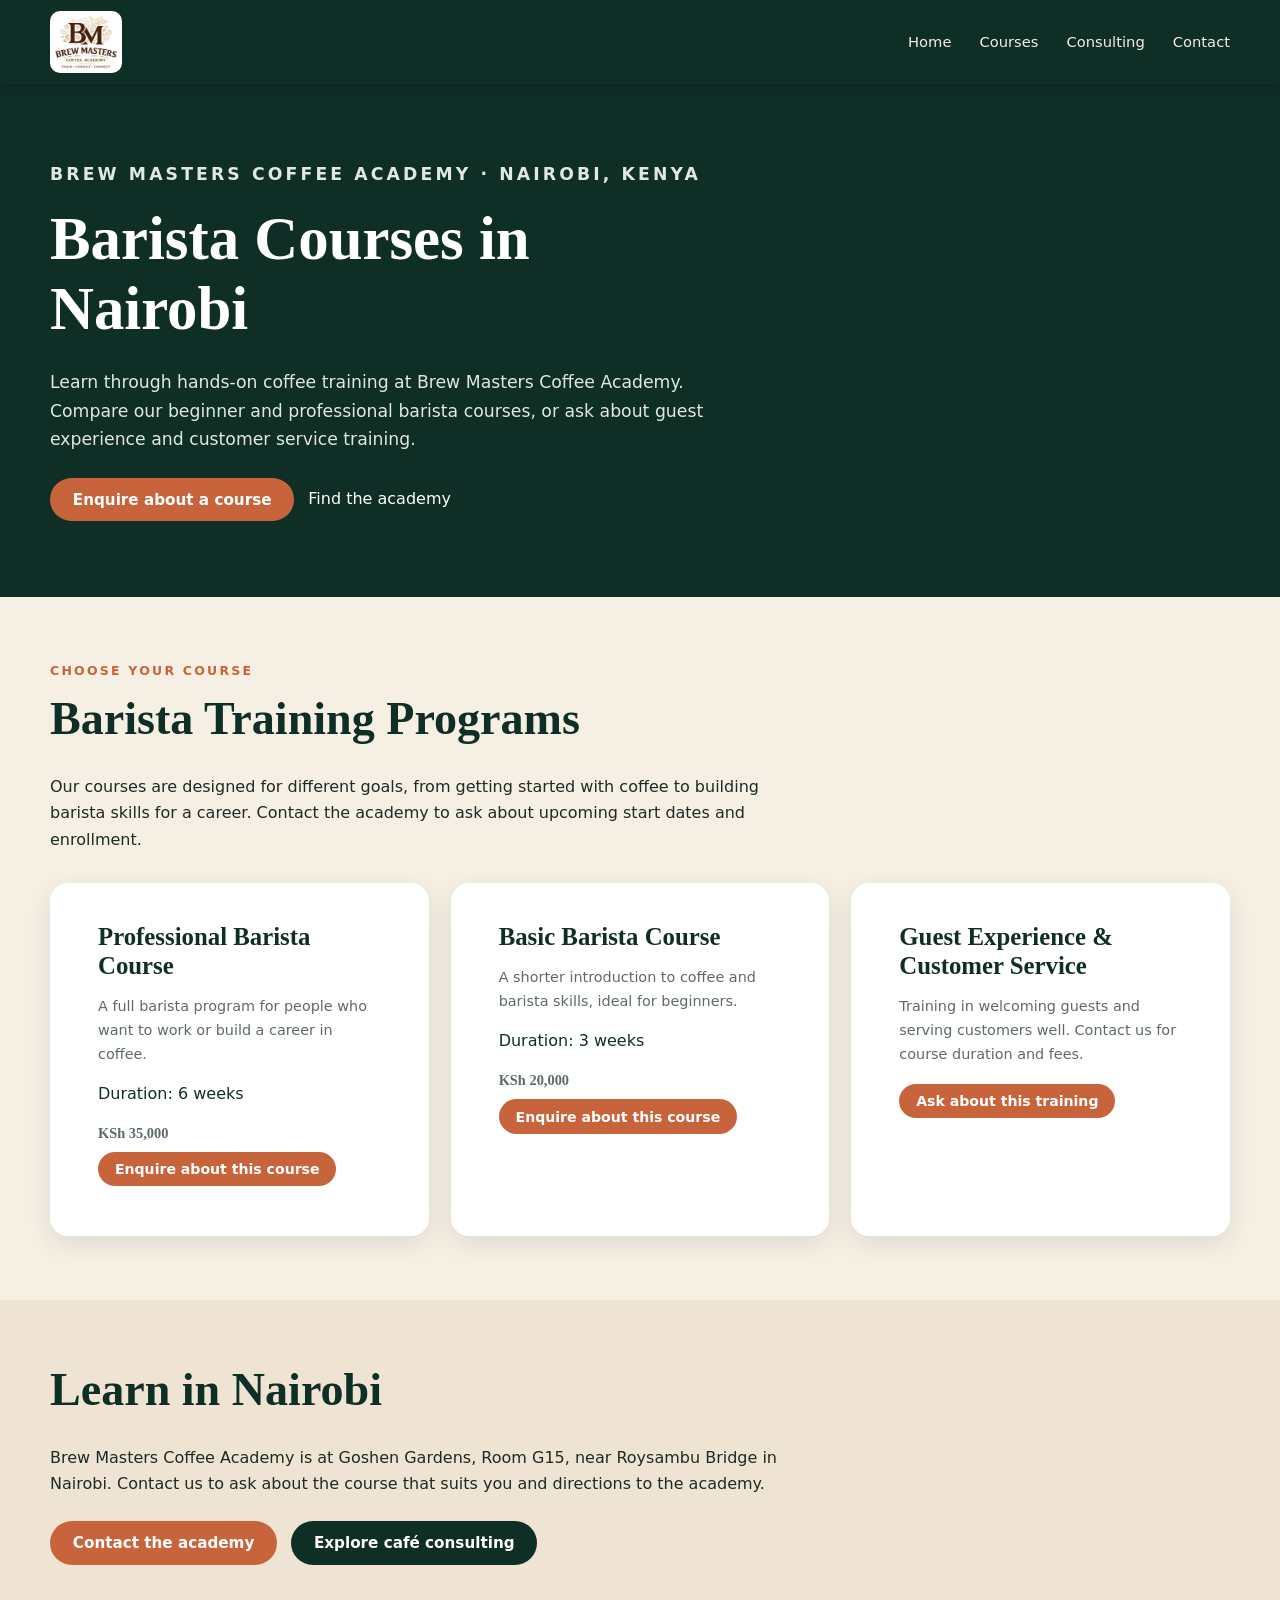
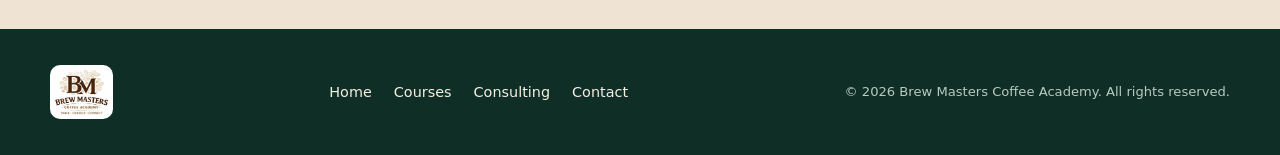
==== barista-courses/index.html @ 31595e76 "Add dedicated course and consulting pages Co-authored-by: Copilot <223556219+Copilot@users.noreply.g" ====
<!DOCTYPE html>
<html lang="en-KE">
<head>
<meta charset="utf-8">
<meta http-equiv="Content-Security-Policy" content="default-src 'self'; script-src 'self'; style-src 'self' https://fonts.googleapis.com; style-src-attr 'unsafe-inline'; font-src https://fonts.gstatic.com; img-src 'self' data:; connect-src 'self' https://api.web3forms.com; form-action 'self'; base-uri 'self'; object-src 'none'">
<meta name="referrer" content="strict-origin-when-cross-origin">
<meta name="viewport" content="width=device-width, initial-scale=1, viewport-fit=cover">
<title>Barista Courses in Nairobi | Brew Masters Coffee Academy</title>
<link rel="canonical" href="https://www.brewmastersacademy.co.ke/barista-courses/">
<meta name="description" content="Compare beginner and professional barista courses in Nairobi at Brew Masters Coffee Academy. See course durations and fees, and enquire about enrollment.">
<meta name="theme-color" content="#0f2e26">
<meta property="og:locale" content="en_KE">
<meta property="og:site_name" content="Brew Masters Coffee Academy">
<meta property="og:title" content="Barista Courses in Nairobi | Brew Masters Coffee Academy">
<meta property="og:description" content="Compare beginner and professional barista courses in Nairobi. See course durations and fees, and enquire about enrollment.">
<meta property="og:type" content="website">
<meta property="og:url" content="https://www.brewmastersacademy.co.ke/barista-courses/">
<meta property="og:image" content="https://www.brewmastersacademy.co.ke/images/client-gallery/large/green-apron-gooseneck-pour.webp">
<meta property="og:image:alt" content="A student in a green Brew Masters apron practicing pour-over coffee">
<meta name="twitter:card" content="summary_large_image">
<meta name="twitter:title" content="Barista Courses in Nairobi | Brew Masters Coffee Academy">
<meta name="twitter:description" content="Compare beginner and professional barista courses in Nairobi. See course durations and fees, and enquire about enrollment.">
<meta name="twitter:image" content="https://www.brewmastersacademy.co.ke/images/client-gallery/large/green-apron-gooseneck-pour.webp">
<link rel="icon" href="../images/favicon.png">
<link rel="preconnect" href="https://fonts.googleapis.com">
<link rel="preconnect" href="https://fonts.gstatic.com" crossorigin>
<link href="https://fonts.googleapis.com/css2?family=Playfair+Display:wght@600;700&family=Poppins:wght@400;500;600&display=swap" rel="stylesheet">
<link rel="stylesheet" href="../css/style.css">
<script type="application/ld+json">
{
  "@context": "https://schema.org",
  "@graph": [
    {
      "@type": "Course",
      "@id": "https://www.brewmastersacademy.co.ke/barista-courses/#professional-barista-course",
      "name": "Professional Barista Course",
      "description": "A full barista program for people who want to work or build a career in coffee.",
      "provider": {
        "@type": "EducationalOrganization",
        "@id": "https://www.brewmastersacademy.co.ke/#brew-masters-coffee-academy",
        "name": "Brew Masters Coffee Academy",
        "url": "https://www.brewmastersacademy.co.ke/"
      },
      "timeRequired": "P6W",
      "offers": {
        "@type": "Offer",
        "price": "35000",
        "priceCurrency": "KES",
        "url": "https://www.brewmastersacademy.co.ke/barista-courses/#professional-barista-course"
      }
    },
    {
      "@type": "Course",
      "@id": "https://www.brewmastersacademy.co.ke/barista-courses/#basic-barista-course",
      "name": "Basic Barista Course",
      "description": "A shorter introduction to coffee and barista skills, ideal for beginners.",
      "provider": {
        "@id": "https://www.brewmastersacademy.co.ke/#brew-masters-coffee-academy"
      },
      "timeRequired": "P3W",
      "offers": {
        "@type": "Offer",
        "price": "20000",
        "priceCurrency": "KES",
        "url": "https://www.brewmastersacademy.co.ke/barista-courses/#basic-barista-course"
      }
    },
    {
      "@type": "Course",
      "@id": "https://www.brewmastersacademy.co.ke/barista-courses/#guest-experience-course",
      "name": "Guest Experience & Customer Service",
      "description": "Training in welcoming guests and serving customers well. Contact Brew Masters for duration and fees.",
      "provider": {
        "@id": "https://www.brewmastersacademy.co.ke/#brew-masters-coffee-academy"
      },
      "url": "https://www.brewmastersacademy.co.ke/barista-courses/#guest-experience-course"
    }
  ]
}
</script>
</head>
<body class="detail-page">
<a class="skip" href="#main">Skip to content</a>
<header class="site">
  <div class="wrap bar">
    <a class="brand" href="/" aria-label="Brew Masters Coffee Academy home"><img src="../images/logo.jpg" alt="Brew Masters Coffee Academy" width="640" height="537"></a>
    <nav class="nav detail-nav" aria-label="Main">
      <ul>
        <li><a class="l" href="/">Home</a></li>
        <li><a class="l" href="/barista-courses/" aria-current="page">Courses</a></li>
        <li><a class="l" href="/cafe-consulting/">Consulting</a></li>
        <li><a class="l" href="/#contact">Contact</a></li>
      </ul>
    </nav>
  </div>
</header>
<main id="main">
  <section class="detail-hero">
    <div class="wrap">
      <p class="eyebrow">Brew Masters Coffee Academy · Nairobi, Kenya</p>
      <h1>Barista Courses in Nairobi</h1>
      <p>Learn through hands-on coffee training at Brew Masters Coffee Academy. Compare our beginner and professional barista courses, or ask about guest experience and customer service training.</p>
      <div class="detail-actions">
        <a class="btn" href="/?program=Professional%20Barista%20Course#contact">Enquire about a course</a>
        <a class="btn-ring" href="/#find-us">Find the academy</a>
      </div>
    </div>
  </section>
  <section class="detail-content">
    <div class="wrap">
      <p class="eyebrow">Choose your course</p>
      <h2>Barista Training Programs</h2>
      <p>Our courses are designed for different goals, from getting started with coffee to building barista skills for a career. Contact the academy to ask about upcoming start dates and enrollment.</p>
      <div class="detail-cards">
        <article class="card" id="professional-barista-course">
          <div class="card-body">
            <h2>Professional Barista Course</h2>
            <p>A full barista program for people who want to work or build a career in coffee.</p>
            <ul class="facts"><li>Duration: 6 weeks</li></ul>
            <p class="price">KSh 35,000</p>
            <a class="btn sm" href="/?program=Professional%20Barista%20Course#contact">Enquire about this course</a>
          </div>
        </article>
        <article class="card" id="basic-barista-course">
          <div class="card-body">
            <h2>Basic Barista Course</h2>
            <p>A shorter introduction to coffee and barista skills, ideal for beginners.</p>
            <ul class="facts"><li>Duration: 3 weeks</li></ul>
            <p class="price">KSh 20,000</p>
            <a class="btn sm" href="/?program=Basic%20Barista%20Course#contact">Enquire about this course</a>
          </div>
        </article>
        <article class="card" id="guest-experience-course">
          <div class="card-body">
            <h2>Guest Experience &amp; Customer Service</h2>
            <p>Training in welcoming guests and serving customers well. Contact us for course duration and fees.</p>
            <a class="btn sm" href="/?program=Guest%20Experience%20%26%20Customer%20Service#contact">Ask about this training</a>
          </div>
        </article>
      </div>
    </div>
  </section>
  <section class="detail-content" style="background:var(--cream-2)">
    <div class="wrap">
      <h2>Learn in Nairobi</h2>
      <p>Brew Masters Coffee Academy is at Goshen Gardens, Room G15, near Roysambu Bridge in Nairobi. Contact us to ask about the course that suits you and directions to the academy.</p>
      <div class="detail-actions">
        <a class="btn" href="/#contact">Contact the academy</a>
        <a class="btn dark" href="/cafe-consulting/">Explore café consulting</a>
      </div>
    </div>
  </section>
</main>
<footer class="foot">
  <div class="wrap foot-grid">
    <a class="brand" href="/" aria-label="Brew Masters Coffee Academy home"><img src="../images/logo.jpg" alt="Brew Masters Coffee Academy" width="640" height="537"></a>
    <nav aria-label="Footer"><ul class="detail-footer-links"><li><a href="/">Home</a></li><li><a href="/barista-courses/">Courses</a></li><li><a href="/cafe-consulting/">Consulting</a></li><li><a href="/#contact">Contact</a></li></ul></nav>
    <div class="foot-right"><p>&copy; 2026 Brew Masters Coffee Academy. All rights reserved.</p></div>
  </div>
</footer>
</body>
</html>
---- css/style.css ----
/* Brew Masters Coffee Academy: dark green, terracotta and cream */
:root{
  --green:#0f2e26; --green-2:#17423a; --terra:#c8643c; --terra-d:#a94e2b;
  --cream:#f6efe4; --cream-2:#efe4d3; --ink:#1d2a25; --muted:#5d6b64; --white:#fff;
  --serif:'Playfair Display',Georgia,'Times New Roman',serif;
  --sans:'Poppins',system-ui,-apple-system,'Segoe UI',Roboto,Arial,sans-serif;
  --script:'Caveat','Brush Script MT',cursive;
  --r:18px; --head:84px;
}
*,*::before,*::after{box-sizing:border-box}
html{scroll-behavior:smooth;scroll-padding-top:var(--head)}
body{margin:0;font-family:var(--sans);font-size:16px;line-height:1.65;color:var(--ink);background:var(--cream);-webkit-font-smoothing:antialiased;overflow-x:hidden}
img{max-width:100%;display:block}
a{color:inherit}
ul{list-style:none;margin:0;padding:0}
h1,h2,h3{margin:0;font-family:var(--serif);line-height:1.15}
h2{font-size:clamp(1.9rem,3.6vw,2.9rem);margin-bottom:.6em}
h3{font-size:1.1rem}
p{margin:0 0 1em}
.wrap{width:min(1180px,100% - 40px);margin-inline:auto}
.ic{width:1.15em;height:1.15em;fill:none;stroke:currentColor;stroke-width:1.8;stroke-linecap:round;stroke-linejoin:round;flex:none}
.skip{position:absolute;left:-999px;top:8px;background:var(--white);padding:8px 14px;z-index:100;border-radius:8px}
.skip:focus{left:8px}
:focus-visible{outline:3px solid var(--terra);outline-offset:3px}
.eyebrow{font-size:.78rem;letter-spacing:.18em;text-transform:uppercase;color:var(--terra);font-weight:600;margin-bottom:.9em}

/* buttons */
.btn{display:inline-flex;align-items:center;gap:.6em;background:var(--terra);color:var(--white);text-decoration:none;font:600 .95rem var(--sans);padding:.85em 1.5em;border:0;border-radius:999px;cursor:pointer;transition:background .2s,transform .2s}
.btn:hover{background:var(--terra-d);transform:translateY(-1px)}
.btn.dark{background:var(--green)}
.btn.dark:hover{background:var(--green-2)}
.btn-ring{display:inline-flex;align-items:center;gap:.75em;color:var(--white);text-decoration:none;font-weight:500}
.btn-ring .ring{display:grid;place-items:center;width:44px;height:44px;border:1.5px solid rgba(255,255,255,.6);border-radius:50%;transition:background .2s}
.btn-ring:hover .ring{background:rgba(255,255,255,.15)}

/* header */
.site{position:sticky;top:0;z-index:50;background:var(--green);box-shadow:0 2px 14px rgba(0,0,0,.25)}
.bar{display:flex;align-items:center;justify-content:space-between;min-height:var(--head);gap:20px}
.brand img{height:62px;width:auto;background:var(--white);border-radius:10px;padding:4px}
.nav ul{display:flex;align-items:center;gap:28px}
.nav .l{color:var(--cream);text-decoration:none;font-size:.92rem;padding:6px 0;border-bottom:2px solid transparent}
.nav .l:hover,.nav .l.on{border-color:var(--terra)}
.menu-btn{display:none;background:none;border:1.5px solid rgba(255,255,255,.4);color:var(--white);border-radius:10px;width:46px;height:46px;place-items:center;cursor:pointer}
.menu-btn .ic{width:24px;height:24px}

/* hero */
.hero{position:relative;background:var(--green);color:var(--white);overflow:hidden;min-height:620px;display:flex;align-items:center}
.hero-photo{position:absolute;inset:0 0 0 46%}
.hero-photo img{width:100%;height:100%;object-fit:cover}
.hero-photo::after{content:"";position:absolute;inset:0;background:linear-gradient(90deg,var(--green) 0,rgba(15,46,38,.35) 35%,transparent 70%)}
.script{position:absolute;right:5%;bottom:8%;z-index:2;margin:0;font:600 clamp(2rem,4vw,3.2rem)/1.1 var(--script);color:var(--white);text-align:right;transform:rotate(-6deg);text-shadow:0 2px 14px rgba(0,0,0,.6)}
.hero .wrap{position:relative;z-index:2}
.hero-copy{max-width:560px;padding:80px 0}
.hero h1{font-size:clamp(2.4rem,5.2vw,4.1rem);margin-bottom:.45em}
.lead{font-size:1.1rem;color:#dfe8e2;max-width:46ch}
.actions{display:flex;flex-wrap:wrap;align-items:center;gap:22px;margin-top:1.6em}

/* features */
.features{background:var(--green-2);color:var(--cream)}
.feat-grid{display:grid;grid-template-columns:repeat(4,1fr);gap:28px;padding:34px 0}
.feat{display:flex;gap:14px;align-items:flex-start}
.badge{display:grid;place-items:center;width:48px;height:48px;border-radius:50%;background:var(--terra);color:var(--white);flex:none}
.feat h3{font-family:var(--sans);font-weight:600;font-size:1rem;margin-bottom:.2em}
.feat p{font-size:.88rem;color:#cfdcd5;margin:0;line-height:1.5}

/* programs */
.courses{padding:90px 0;background:var(--cream)}
.courses-grid{display:grid;grid-template-columns:minmax(0,.8fr) minmax(0,2.2fr);gap:48px;align-items:start}
.courses-intro p{color:var(--muted)}
.cards{display:grid;grid-template-columns:repeat(3,1fr);gap:22px}
.cards.two{grid-template-columns:repeat(2,minmax(0,1fr))}
.price{font:700 1.5rem var(--serif);color:var(--green);margin:.3em 0 .8em!important}
.map{margin-top:1.6em;border-radius:var(--r);overflow:hidden;background:var(--cream-2)}
.map iframe{display:block;width:100%;height:260px;border:0}
.map a{display:block;padding:.7em 1em;font-size:.88rem;font-weight:600;color:var(--green)}
.card{background:var(--white);border-radius:var(--r);overflow:hidden;box-shadow:0 8px 26px rgba(15,46,38,.1)}
.card[data-extra]{display:none}
.cards.all .card[data-extra]{display:block}
.card-img{aspect-ratio:4/3;overflow:hidden}
.card-img img{width:100%;height:100%;object-fit:cover}
.ic-badge{position:relative;display:grid;place-items:center;width:46px;height:46px;margin:-23px 0 0 18px;border-radius:50%;background:var(--terra);color:var(--white);border:3px solid var(--white)}
.card-body{padding:12px 20px 22px}
.card-body h3{margin-bottom:.4em}
.card-body p{font-size:.9rem;color:var(--muted)}
.card-body .meta{display:flex;align-items:center;gap:.5em;font-size:.82rem;margin:0}
.meta a{color:var(--terra);font-weight:600}

/* about */
.about{display:grid;grid-template-columns:minmax(0,1fr) minmax(0,1.5fr);background:var(--green);color:var(--cream)}
.about-photo{min-height:520px;position:relative}
.about-photo img{position:absolute;inset:0;width:100%;height:100%;object-fit:cover}
.about-body{padding:80px max(20px,5vw);display:grid;grid-template-columns:1.2fr 1fr;gap:48px;align-items:center}
.about h2{color:var(--white)}
.about p{color:#d5e1da}
.about-list{display:grid;gap:20px}
.about-list li,.srv li{display:flex;gap:14px;align-items:flex-start}
.line-ic{display:grid;place-items:center;width:44px;height:44px;border:1.5px solid var(--terra);color:var(--terra);border-radius:50%;flex:none}
.about-list h3{font-family:var(--sans);font-size:1rem;color:var(--white);margin-bottom:.15em}
.about-list p{margin:0;font-size:.88rem}

/* consulting */
.consult{padding:90px 0;background:var(--cream-2)}
.consult-grid{display:grid;grid-template-columns:minmax(0,1.1fr) minmax(0,1fr);gap:56px;align-items:center}
.lead-dark{color:var(--muted);max-width:52ch}
.srv{display:grid;gap:18px;margin:1.6em 0 2em}
.srv h3{font-family:var(--sans);font-size:1rem;margin-bottom:.15em}
.srv p{margin:0;font-size:.9rem;color:var(--muted)}
.consult-photo{border-radius:var(--r);overflow:hidden;aspect-ratio:4/5;box-shadow:0 14px 40px rgba(15,46,38,.2)}
.consult-photo img{width:100%;height:100%;object-fit:cover}

/* gallery */
.gallery{padding:90px 0;background:var(--cream)}
.gallery-top{display:grid;grid-template-columns:minmax(0,.8fr) minmax(0,2.2fr);gap:48px;align-items:center}
.gallery-top p{color:var(--muted)}
.mosaic{display:grid;grid-template-columns:repeat(4,1fr);grid-template-rows:repeat(2,190px);gap:14px}
.mosaic .g-btn:first-child{grid-column:span 2;grid-row:span 2}
.g-btn{padding:0;border:0;background:var(--cream-2);border-radius:14px;overflow:hidden;cursor:zoom-in;display:block;width:100%;height:100%}
.g-btn img{width:100%;height:100%;object-fit:cover;transition:transform .4s}
.g-btn:hover img{transform:scale(1.05)}
.gallery-all{margin-top:70px}
.gallery-all[hidden]{display:none}
.gallery-all-title{font-size:1.5rem;margin-bottom:1em}
.g-grid{display:grid;grid-template-columns:repeat(auto-fill,minmax(230px,1fr));grid-auto-rows:8px;column-gap:16px;row-gap:0}
.g-item .g-btn{height:100%}
.g-item[hidden]{display:none}
.g-more{text-align:center;margin-top:26px}
.g-status{color:var(--muted);font-size:.9rem}

/* community */
.community{padding:90px 0;background:var(--green);color:var(--cream)}
.community h2{color:var(--white)}
.community p{color:#d5e1da}
.community-grid{display:grid;grid-template-columns:minmax(0,1fr) minmax(0,1.3fr);gap:56px;align-items:center}
.faces{display:grid;grid-template-columns:repeat(3,minmax(0,1fr));gap:16px}
.faces img{width:100%;aspect-ratio:3/4;object-fit:cover;border-radius:var(--r)}
.faces img:nth-child(2){margin-top:30px}

/* cta */
.cta{position:relative;background:var(--terra);color:var(--white);overflow:hidden}
.cta-photo{position:absolute;inset:0 auto 0 0;width:28%}
.cta-photo img{width:100%;height:100%;object-fit:cover}
.cta-in{position:relative;display:flex;align-items:center;justify-content:space-between;gap:30px;padding:56px 0 56px calc(28% + 30px)}
.cta h2{margin-bottom:.2em}
.cta p{margin:0}
.cta .btn{background:var(--green)}
.cta .btn:hover{background:var(--green-2)}

/* contact */
.contact{padding:90px 0;background:var(--cream)}
.contact-grid{display:grid;grid-template-columns:minmax(0,1fr) minmax(0,1.2fr);gap:56px;align-items:start}
.info{margin:1.6em 0 0;display:grid;gap:14px}
.info dt{font-size:.75rem;letter-spacing:.14em;text-transform:uppercase;color:var(--terra);font-weight:600}
.info dd{margin:0}
.info a{color:var(--green);font-weight:600}
.tbc{color:var(--muted);font-style:italic}
form{display:grid;grid-template-columns:1fr 1fr;gap:18px;background:var(--white);padding:30px;border-radius:var(--r);box-shadow:0 10px 34px rgba(15,46,38,.1)}
.f{display:flex;flex-direction:column;gap:6px}
.f.full,#status,.submit{grid-column:1/-1}
label{font-size:.85rem;font-weight:500}
label small{color:var(--muted);font-weight:400}
input,select,textarea{font:inherit;padding:.75em .9em;border:1.5px solid #cdd6d1;border-radius:10px;background:var(--white);color:var(--ink);width:100%}
textarea{min-height:130px;resize:vertical}
input:focus,select:focus,textarea:focus{outline:none;border-color:var(--terra);box-shadow:0 0 0 3px rgba(200,100,60,.25)}
[aria-invalid="true"]{border-color:#b3261e}
.err{color:#b3261e;font-size:.8rem;min-height:1em}
.hp{position:absolute;left:-9999px;height:0;overflow:hidden}
#status{padding:.9em 1.1em;border-radius:10px;font-size:.92rem}
#status[hidden]{display:none}
#status.ok{background:#e3f2e8;color:#15502c}
#status.bad{background:#fbe6e4;color:#8a1c14}
#status.info{background:#fff3df;color:#6b4300}
.btn[disabled]{opacity:.6;cursor:progress}

/* footer */
.foot{background:var(--green);color:var(--cream);padding:36px 0}
.foot-grid{display:flex;align-items:center;justify-content:space-between;gap:28px;flex-wrap:wrap}
.foot .brand img{height:54px}
.foot nav ul{display:flex;gap:22px;flex-wrap:wrap}
.foot nav a{text-decoration:none;font-size:.9rem}
.foot nav a:hover{color:var(--terra)}
.foot-right{display:flex;align-items:center;gap:16px;font-size:.82rem}
.foot-right p{margin:0;color:#b8c9c0}
.social{display:grid;place-items:center;width:42px;height:42px;border-radius:50%;border:1.5px solid rgba(255,255,255,.4)}
.social:hover{background:var(--terra);border-color:var(--terra)}

/* lightbox */
.lb{border:0;padding:0;margin:0;max-width:none;max-height:none;width:100vw;height:100vh;height:100dvh;background:rgba(8,20,16,.94);color:var(--white)}
.lb:not([open]){display:none}
.lb::backdrop{background:rgba(8,20,16,.94)}
.lb-stage{position:absolute;inset:60px 80px 70px;display:grid;place-items:center}
.lb-stage img{max-width:100%;max-height:calc(100vh - 130px);max-height:calc(100dvh - 130px);width:auto;height:auto;object-fit:contain;border-radius:6px;opacity:0;transition:opacity .25s}
.lb-stage img.ready{opacity:1}
.lb-spin{position:absolute;width:38px;height:38px;border:3px solid rgba(255,255,255,.25);border-top-color:var(--terra);border-radius:50%;animation:sp .8s linear infinite}
.lb-spin.off{display:none}
@keyframes sp{to{transform:rotate(360deg)}}
.lb-btn{position:absolute;display:grid;place-items:center;width:48px;height:48px;border-radius:50%;border:1.5px solid rgba(255,255,255,.5);background:rgba(15,46,38,.8);color:var(--white);cursor:pointer;z-index:3}
.lb-btn:hover{background:var(--terra);border-color:var(--terra)}
.lb-btn .ic{width:24px;height:24px}
.lb-close{top:14px;right:14px}
.lb-prev{left:14px;top:50%;transform:translateY(-50%)}
.lb-next{right:14px;top:50%;transform:translateY(-50%)}
.lb-cap{position:absolute;left:0;right:0;bottom:16px;margin:0;text-align:center;font-size:.88rem;padding:0 70px;color:#dfe8e2}
body.lb-open{overflow:hidden}

/* responsive */
@media (max-width:1024px){
  .feat-grid{grid-template-columns:repeat(2,1fr)}
  .courses-grid,.gallery-top{grid-template-columns:1fr;gap:34px}
  .about{grid-template-columns:1fr}
  .about-photo{min-height:420px}
  .about-body{grid-template-columns:1fr}
  .consult-grid,.community-grid,.contact-grid{grid-template-columns:1fr;gap:40px}
  .consult-photo{aspect-ratio:4/3}
}
@media (max-width:860px){
  :root{--head:72px}
  .brand img{height:52px}
  .menu-btn{display:grid}
  .nav{position:absolute;left:0;right:0;top:100%;background:var(--green);border-top:1px solid rgba(255,255,255,.12);display:none}
  .nav.open{display:block}
  .nav ul{flex-direction:column;align-items:stretch;gap:0;padding:10px 20px 20px}
  .nav .l{display:block;padding:14px 0;border-bottom:1px solid rgba(255,255,255,.1)}
  .nav .btn{margin-top:14px;justify-content:center;width:100%}
  .hero{min-height:0;display:block}
  .hero-photo{position:relative;inset:auto;height:380px}
  .hero-photo::after{background:linear-gradient(0deg,var(--green) 0,transparent 45%)}
  .script{top:300px;bottom:auto;right:6%;font-size:2rem}
  .hero-copy{padding:20px 0 56px}
  .cards{grid-template-columns:repeat(2,1fr)}
  .cta{display:flex;flex-direction:column}
  .cta-photo{position:relative;width:100%;height:200px}
  .cta-in{padding:40px 0;flex-direction:column;align-items:flex-start}
}
@media (max-width:600px){
  .feat-grid,.cards,.cards.two{grid-template-columns:1fr}
  .mosaic{grid-template-columns:repeat(2,1fr);grid-template-rows:none;grid-auto-rows:160px}
  .mosaic .g-btn:first-child{grid-column:span 2;grid-row:span 1}
  form{grid-template-columns:1fr;padding:22px}
  .faces{gap:10px}
  .lb-stage{inset:64px 12px 80px}
  .lb-prev,.lb-next{top:auto;bottom:14px;transform:none}
  .lb-prev{left:14px}.lb-next{right:14px}
  .foot-grid{flex-direction:column;align-items:flex-start}
  .courses,.consult,.gallery,.community,.contact{padding:64px 0}
}
@media (prefers-reduced-motion:reduce){
  html{scroll-behavior:auto}
  *{transition:none!important;animation:none!important}
}

/* programs: two cards with real details */
.cards{grid-template-columns:repeat(2,minmax(0,1fr))}
.card-img{aspect-ratio:4/5}
.facts{display:flex;flex-wrap:wrap;align-items:center;gap:8px 18px;margin:.6em 0 1.1em;font-size:1rem;color:var(--green)}
.facts li{display:flex;align-items:center;gap:.4em}
.facts strong{font-family:var(--serif);font-size:1.35rem;color:var(--terra)}
.btn.sm{padding:.65em 1.2em;font-size:.88rem}
.text-link{display:inline-block;color:var(--green);font-weight:600;text-decoration:underline;text-underline-offset:3px;margin:0 0 .7em}
.text-link:hover{color:var(--terra-d)}
.card-body .text-link{display:block}
.detail-hero{padding:76px 0;background:var(--green);color:var(--white)}
.detail-hero h1{font-size:clamp(2.2rem,5vw,3.8rem);max-width:18ch;margin-bottom:.4em}
.detail-hero p{max-width:64ch;color:#dfe8e2;font-size:1.08rem}
.detail-content{padding:64px 0}
.detail-content h2{color:var(--green)}
.detail-content p{max-width:72ch}
.detail-cards{display:grid;grid-template-columns:repeat(3,minmax(0,1fr));gap:22px;margin-top:30px}
.detail-cards .card{padding:28px}
.detail-cards .card h2{font-size:1.55rem}
.detail-cards .price{margin:.5em 0!important}
.detail-page .detail-nav{display:block}
.detail-page .detail-nav ul{flex-wrap:wrap}
.detail-page .detail-nav .l{white-space:nowrap}
.detail-actions{display:flex;flex-wrap:wrap;gap:14px;margin-top:1.5em}
.detail-note{padding:20px 24px;border-left:4px solid var(--terra);background:var(--cream-2);border-radius:0 12px 12px 0}
.detail-note p:last-child{margin-bottom:0}
.detail-list{display:grid;gap:20px;margin:28px 0}
.detail-list li{padding:20px 24px;background:var(--white);border-radius:14px;box-shadow:0 5px 18px rgba(15,46,38,.07)}
.detail-list h3{margin-bottom:.35em;color:var(--green)}
.detail-list p{margin:0;color:var(--muted)}
.detail-footer-links{display:flex;flex-wrap:wrap;gap:18px}
.detail-footer-links a{color:var(--cream)}
@media (max-width:1024px){.detail-cards{grid-template-columns:1fr}}
@media (max-width:860px){.detail-page .bar{align-items:flex-start;padding:10px 0}.detail-page .detail-nav{position:static;background:none;border:0}.detail-page .detail-nav ul{justify-content:flex-end;gap:4px 14px;padding:0}.detail-page .detail-nav .l{display:inline-block;padding:8px 0;border:0;font-size:.82rem}}
@media (max-width:600px){.detail-hero{padding:52px 0}.detail-content{padding:48px 0}.detail-page .bar{align-items:center;gap:12px}.detail-page .detail-nav ul{gap:0 10px}.detail-page .detail-nav .l{font-size:.76rem}}
/* map */
.map-wrap{margin-top:70px}
.map-wrap h3{font-size:1.6rem;margin-bottom:.3em}
.map-addr{color:var(--muted);margin-bottom:1em}
.map{border-radius:var(--r);overflow:hidden;box-shadow:0 10px 34px rgba(15,46,38,.15);aspect-ratio:16/7;background:var(--cream-2)}
.map iframe{width:100%;height:100%;border:0;display:block}
.map-links{display:flex;flex-wrap:wrap;gap:20px;margin-top:.9em;font-size:.9rem}
.map-links a{color:var(--terra);font-weight:600}
.info a{overflow-wrap:anywhere}
@media (max-width:600px){.cards{grid-template-columns:1fr}.map{aspect-ratio:4/5}}
.faces img{height:auto}
.faces{align-items:start}
.cards{grid-template-columns:repeat(3,minmax(0,1fr))}
.card-body .btn{margin-top:.2em}
.loc-actions{display:flex;flex-wrap:wrap;gap:14px;margin-top:1em}
.loc-btn{margin-top:1.4em}
.map-wrap{padding-bottom:10px}
@media (max-width:1180px){.cards{grid-template-columns:repeat(2,minmax(0,1fr))}}
@media (max-width:600px){.cards{grid-template-columns:1fr}}

/* gallery: even, aligned tiles (faces sit in the top third, so crop from the top) */
[hidden]{display:none!important}
.g-grid{grid-auto-rows:auto;gap:16px}
.g-item{grid-row-end:auto!important}
.g-item .g-btn{height:auto;aspect-ratio:4/5}
.g-item .g-btn img{width:100%;height:100%;object-fit:cover;object-position:50% 22%}
@media (max-width:600px){.g-grid{grid-template-columns:repeat(2,minmax(0,1fr));gap:10px}}
@media (max-width:860px){.faces img:nth-child(2){margin-top:0}}
/* social links */
.social-lead{margin:1.2em 0 .8em}
.social-row{display:flex;flex-wrap:wrap;gap:10px}
.social-row a{display:inline-flex;align-items:center;gap:.5em;padding:.6em 1.1em;border-radius:999px;border:1.5px solid rgba(255,255,255,.45);color:var(--white);text-decoration:none;font-weight:500;font-size:.9rem}
.social-row a:hover{background:var(--terra);border-color:var(--terra)}
.social-row.small{margin-top:.5em}
.info .social-row a{border-color:var(--green);color:var(--green);text-decoration:none;padding:.4em .9em;font-size:.82rem}
.info .social-row a:hover{color:var(--white);background:var(--terra);border-color:var(--terra)}
.foot-social{display:flex;gap:10px}
.foot-social a{display:grid;place-items:center;width:42px;height:42px;border-radius:50%;border:1.5px solid rgba(255,255,255,.4);color:var(--white)}
.foot-social a:hover{background:var(--terra);border-color:var(--terra)}
.foot-social span{position:absolute;width:1px;height:1px;overflow:hidden;clip:rect(0 0 0 0)}
.foot-grid>*{min-width:0;max-width:100%}
.foot-right{flex-wrap:wrap}
.foot-social{flex-wrap:wrap}
@media (max-width:400px){.foot nav ul{gap:10px 16px}.foot-social a{width:38px;height:38px}}

/* community photos: three equal, aligned tiles */
.faces{align-items:stretch;gap:16px}
.faces img{height:auto;aspect-ratio:3/4;margin-top:0!important;object-fit:cover;box-shadow:0 12px 30px rgba(0,0,0,.28)}
@media (max-width:600px){.faces{gap:8px}.faces img{border-radius:12px}}
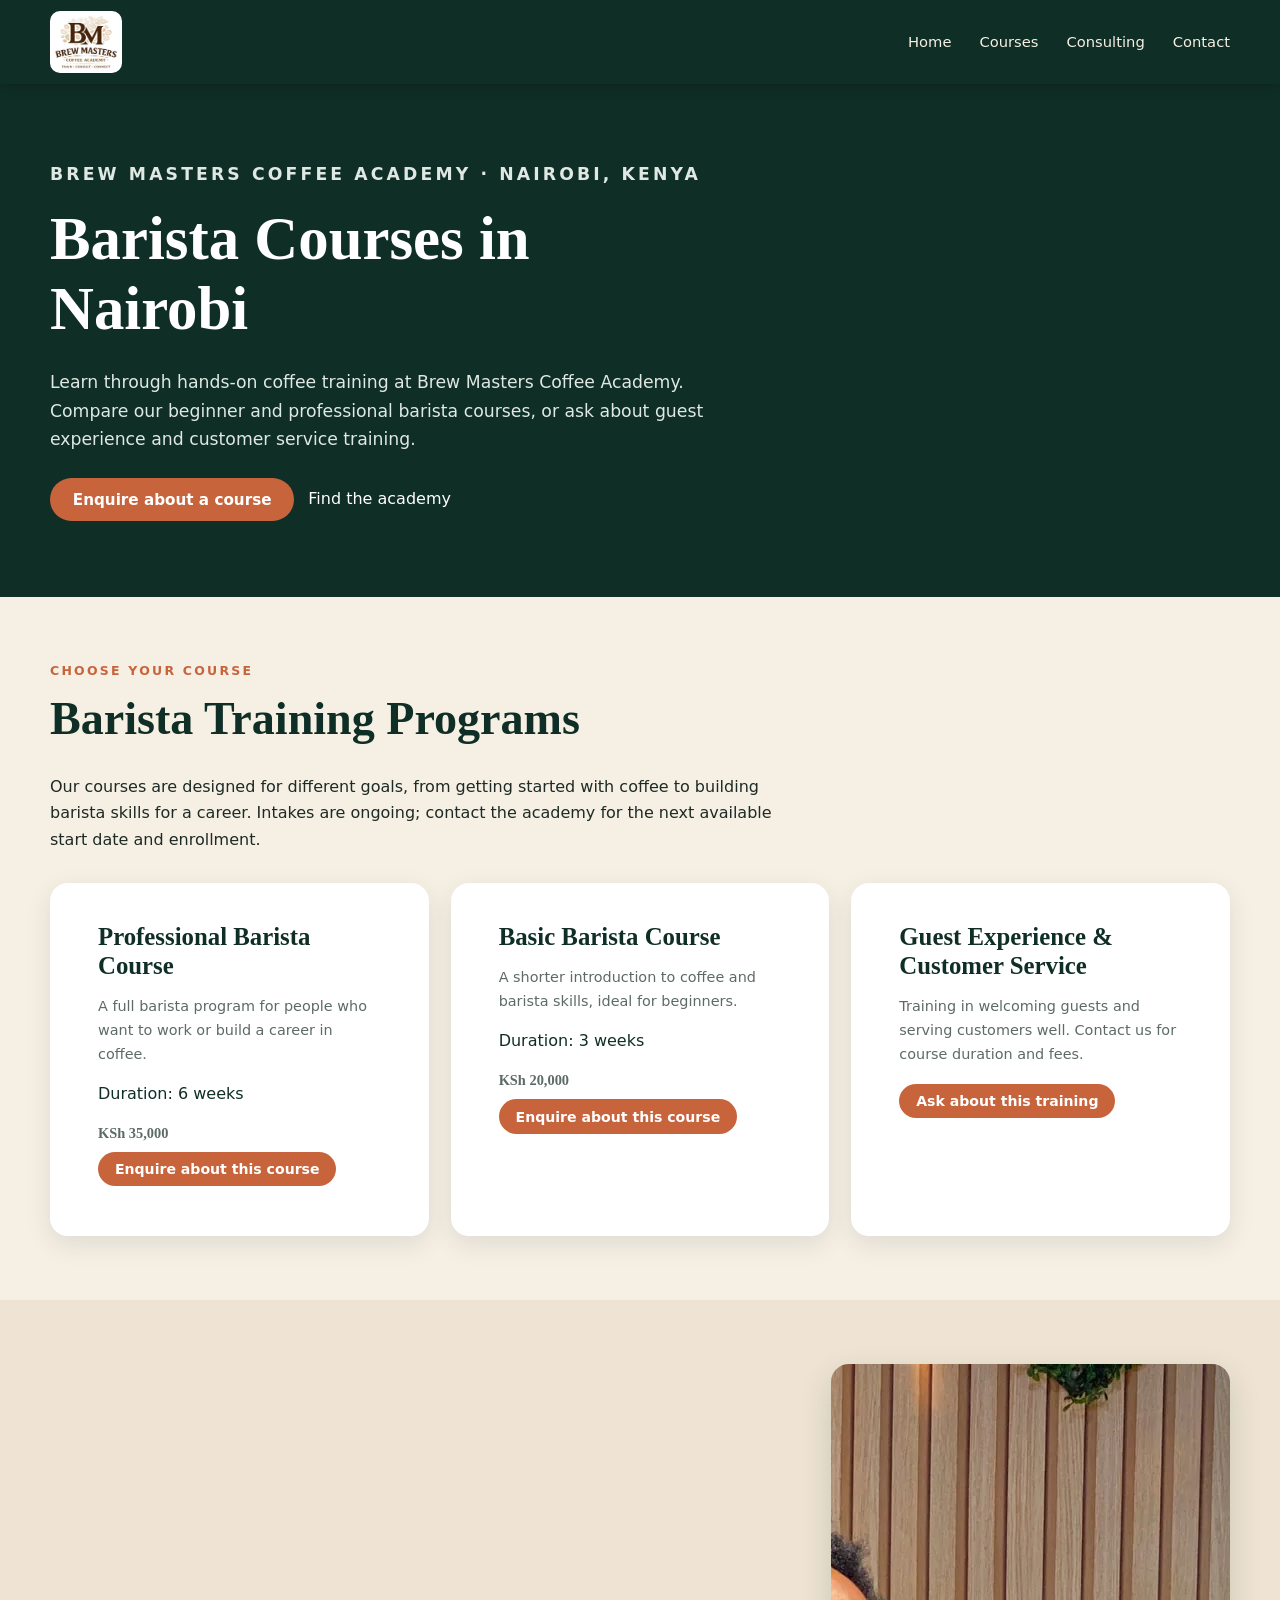
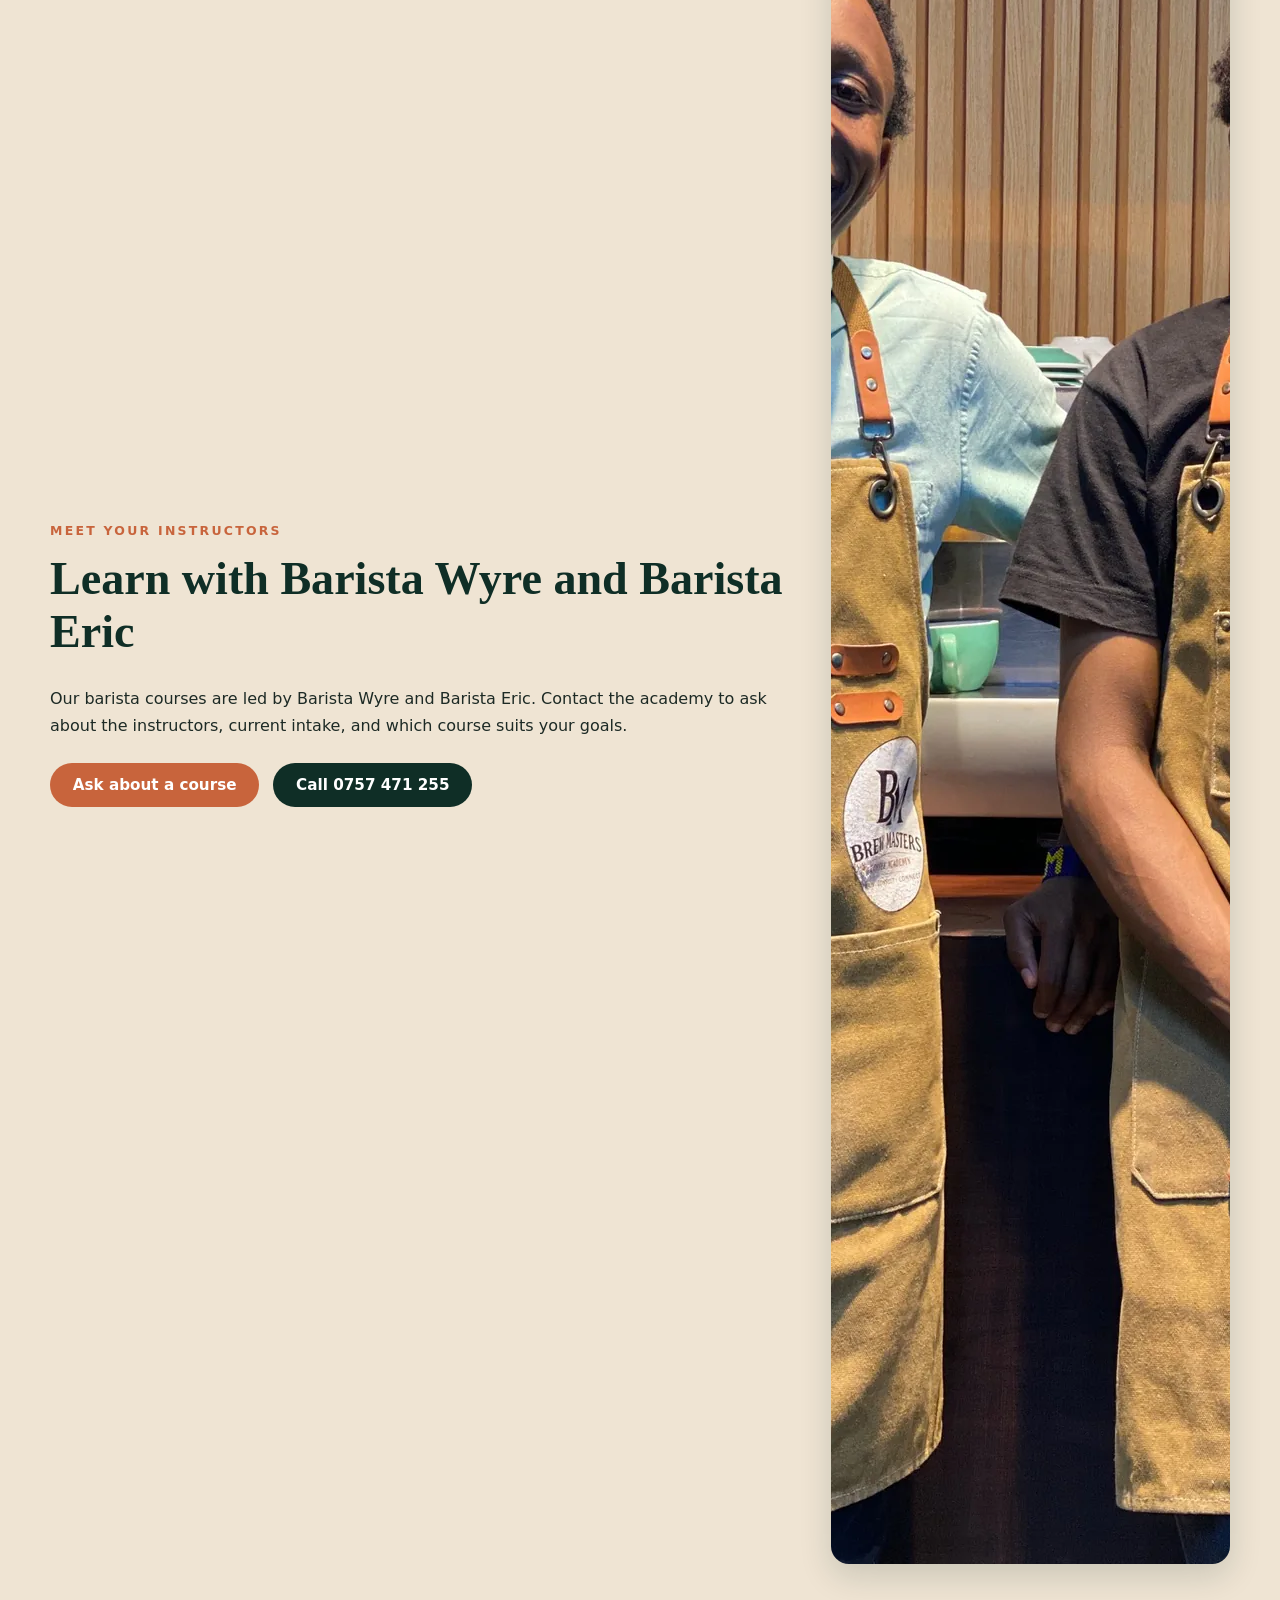
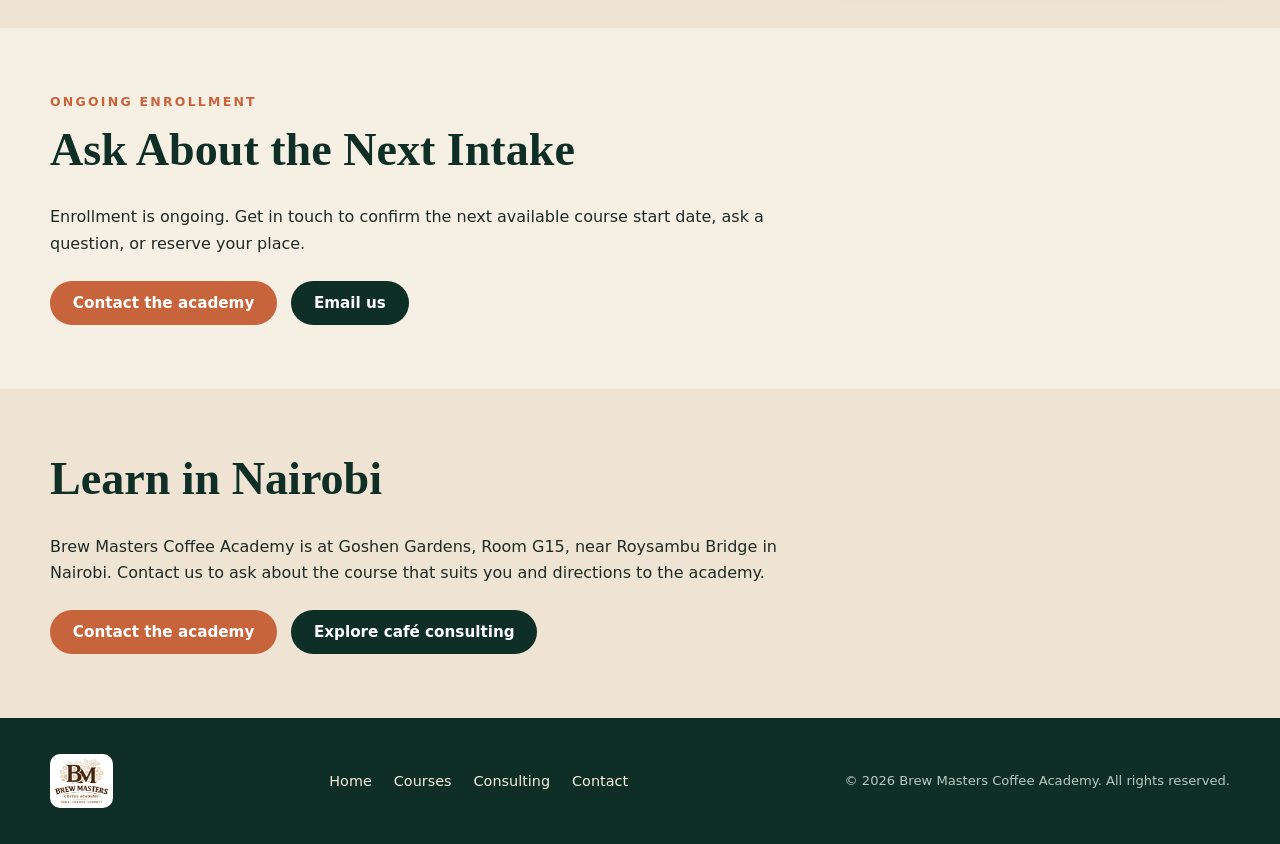
==== commit 036ba06f: "Add instructor and intake details Co-authored-by: Copilot <223556219+Copilot@users.noreply.github.co" ====
--- a/barista-courses/index.html
+++ b/barista-courses/index.html
@@ -110,7 +110,7 @@
     <div class="wrap">
       <p class="eyebrow">Choose your course</p>
       <h2>Barista Training Programs</h2>
-      <p>Our courses are designed for different goals, from getting started with coffee to building barista skills for a career. Contact the academy to ask about upcoming start dates and enrollment.</p>
+      <p>Our courses are designed for different goals, from getting started with coffee to building barista skills for a career. Intakes are ongoing; contact the academy for the next available start date and enrollment.</p>
       <div class="detail-cards">
         <article class="card" id="professional-barista-course">
           <div class="card-body">
@@ -141,6 +141,31 @@
     </div>
   </section>
   <section class="detail-content" style="background:var(--cream-2)">
+    <div class="wrap detail-team">
+      <div>
+        <p class="eyebrow">Meet your instructors</p>
+        <h2>Learn with Barista Wyre and Barista Eric</h2>
+        <p>Our barista courses are led by Barista Wyre and Barista Eric. Contact the academy to ask about the instructors, current intake, and which course suits your goals.</p>
+        <div class="detail-actions">
+          <a class="btn" href="/?program=Professional%20Barista%20Course#contact">Ask about a course</a>
+          <a class="btn dark" href="tel:+254757471255">Call 0757 471 255</a>
+        </div>
+      </div>
+      <img src="../images/client-gallery/large/baristas-wyre-and-erick.webp" width="1350" height="1800" alt="Barista Wyre and Barista Eric at Brew Masters Coffee Academy" loading="lazy">
+    </div>
+  </section>
+  <section class="detail-content">
+    <div class="wrap">
+      <p class="eyebrow">Ongoing enrollment</p>
+      <h2>Ask About the Next Intake</h2>
+      <p>Enrollment is ongoing. Get in touch to confirm the next available course start date, ask a question, or reserve your place.</p>
+      <div class="detail-actions">
+        <a class="btn" href="/#contact">Contact the academy</a>
+        <a class="btn dark" href="mailto:brewmasterscoffeeacademy@gmail.com">Email us</a>
+      </div>
+    </div>
+  </section>
+  <section class="detail-content" style="background:var(--cream-2)">
     <div class="wrap">
       <h2>Learn in Nairobi</h2>
       <p>Brew Masters Coffee Academy is at Goshen Gardens, Room G15, near Roysambu Bridge in Nairobi. Contact us to ask about the course that suits you and directions to the academy.</p>
--- a/css/style.css
+++ b/css/style.css
@@ -274,13 +274,15 @@
 .detail-actions{display:flex;flex-wrap:wrap;gap:14px;margin-top:1.5em}
 .detail-note{padding:20px 24px;border-left:4px solid var(--terra);background:var(--cream-2);border-radius:0 12px 12px 0}
 .detail-note p:last-child{margin-bottom:0}
+.detail-team{display:grid;grid-template-columns:minmax(0,1.3fr) minmax(240px,.7fr);gap:40px;align-items:center}
+.detail-team img{width:100%;aspect-ratio:4/5;object-fit:cover;object-position:50% 12%;border-radius:var(--r);box-shadow:0 12px 32px rgba(15,46,38,.16)}
 .detail-list{display:grid;gap:20px;margin:28px 0}
 .detail-list li{padding:20px 24px;background:var(--white);border-radius:14px;box-shadow:0 5px 18px rgba(15,46,38,.07)}
 .detail-list h3{margin-bottom:.35em;color:var(--green)}
 .detail-list p{margin:0;color:var(--muted)}
 .detail-footer-links{display:flex;flex-wrap:wrap;gap:18px}
 .detail-footer-links a{color:var(--cream)}
-@media (max-width:1024px){.detail-cards{grid-template-columns:1fr}}
+@media (max-width:1024px){.detail-cards{grid-template-columns:1fr}.detail-team{grid-template-columns:1fr}.detail-team img{max-width:480px}}
 @media (max-width:860px){.detail-page .bar{align-items:flex-start;padding:10px 0}.detail-page .detail-nav{position:static;background:none;border:0}.detail-page .detail-nav ul{justify-content:flex-end;gap:4px 14px;padding:0}.detail-page .detail-nav .l{display:inline-block;padding:8px 0;border:0;font-size:.82rem}}
 @media (max-width:600px){.detail-hero{padding:52px 0}.detail-content{padding:48px 0}.detail-page .bar{align-items:center;gap:12px}.detail-page .detail-nav ul{gap:0 10px}.detail-page .detail-nav .l{font-size:.76rem}}
 /* map */
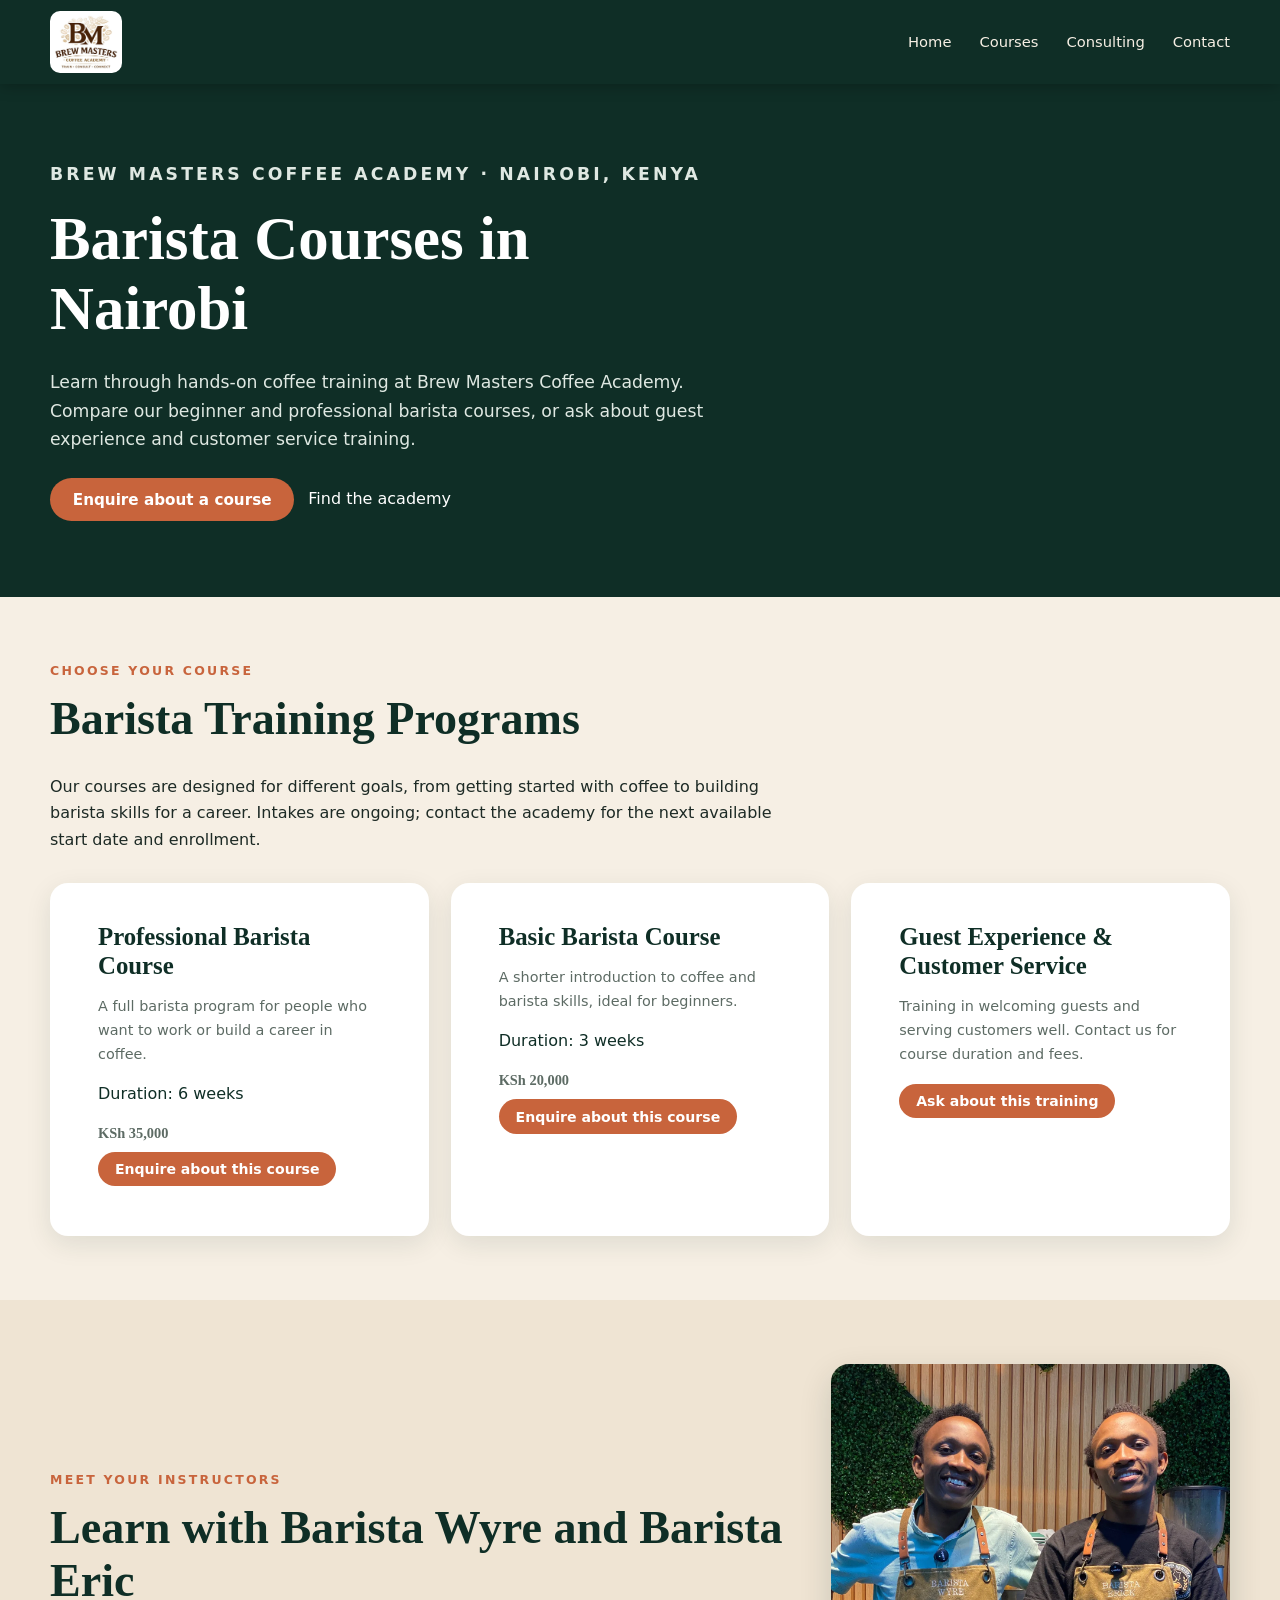
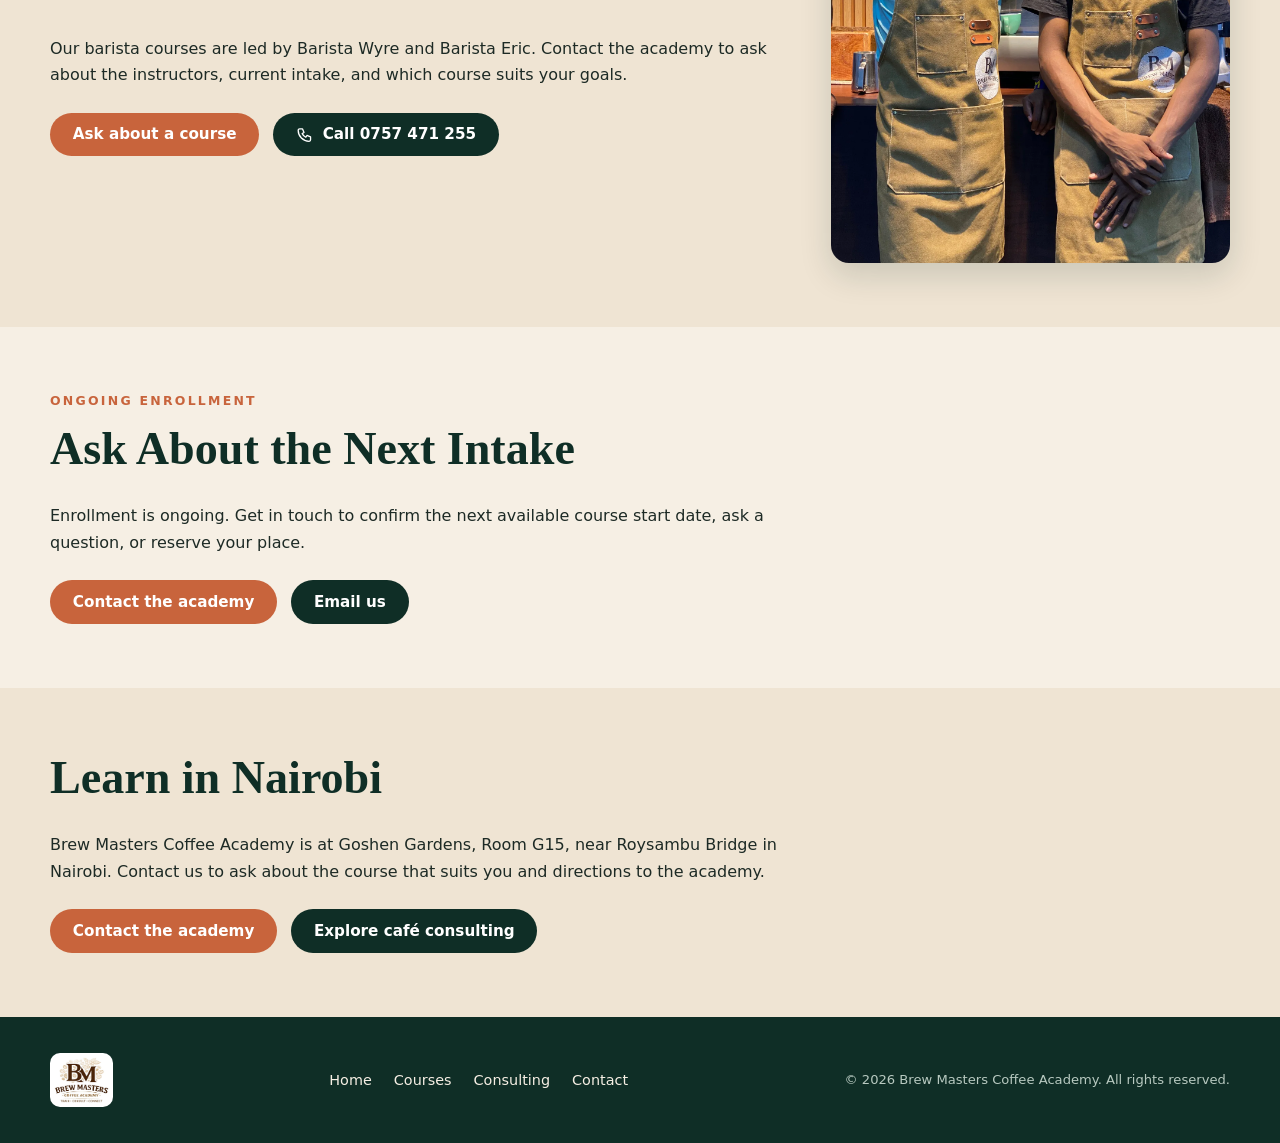
==== commit cf0d826a: "Fix instructor photo sizing and call button Co-authored-by: Copilot <223556219+Copilot@users.noreply" ====
--- a/barista-courses/index.html
+++ b/barista-courses/index.html
@@ -25,7 +25,7 @@
 <link rel="preconnect" href="https://fonts.googleapis.com">
 <link rel="preconnect" href="https://fonts.gstatic.com" crossorigin>
 <link href="https://fonts.googleapis.com/css2?family=Playfair+Display:wght@600;700&family=Poppins:wght@400;500;600&display=swap" rel="stylesheet">
-<link rel="stylesheet" href="../css/style.css">
+<link rel="stylesheet" href="../css/style.css?v=20261110c">
 <script type="application/ld+json">
 {
   "@context": "https://schema.org",
@@ -148,7 +148,7 @@
         <p>Our barista courses are led by Barista Wyre and Barista Eric. Contact the academy to ask about the instructors, current intake, and which course suits your goals.</p>
         <div class="detail-actions">
           <a class="btn" href="/?program=Professional%20Barista%20Course#contact">Ask about a course</a>
-          <a class="btn dark" href="tel:+254757471255">Call 0757 471 255</a>
+          <a class="btn dark" href="tel:+254757471255" aria-label="Call Brew Masters Coffee Academy at 0757 471 255"><svg class="ic" aria-hidden="true" viewBox="0 0 24 24"><path d="M5 4h4l2 5-2.5 1.5a11 11 0 0 0 5 5L15 13l5 2v4a2 2 0 0 1-2 2A15 15 0 0 1 3 6a2 2 0 0 1 2-2z"/></svg>Call 0757 471 255</a>
         </div>
       </div>
       <img src="../images/client-gallery/large/baristas-wyre-and-erick.webp" width="1350" height="1800" alt="Barista Wyre and Barista Eric at Brew Masters Coffee Academy" loading="lazy">
--- a/css/style.css
+++ b/css/style.css
@@ -275,7 +275,7 @@
 .detail-note{padding:20px 24px;border-left:4px solid var(--terra);background:var(--cream-2);border-radius:0 12px 12px 0}
 .detail-note p:last-child{margin-bottom:0}
 .detail-team{display:grid;grid-template-columns:minmax(0,1.3fr) minmax(240px,.7fr);gap:40px;align-items:center}
-.detail-team img{width:100%;aspect-ratio:4/5;object-fit:cover;object-position:50% 12%;border-radius:var(--r);box-shadow:0 12px 32px rgba(15,46,38,.16)}
+.detail-team img{width:100%;height:auto;aspect-ratio:4/5;object-fit:cover;object-position:50% 12%;border-radius:var(--r);box-shadow:0 12px 32px rgba(15,46,38,.16)}
 .detail-list{display:grid;gap:20px;margin:28px 0}
 .detail-list li{padding:20px 24px;background:var(--white);border-radius:14px;box-shadow:0 5px 18px rgba(15,46,38,.07)}
 .detail-list h3{margin-bottom:.35em;color:var(--green)}
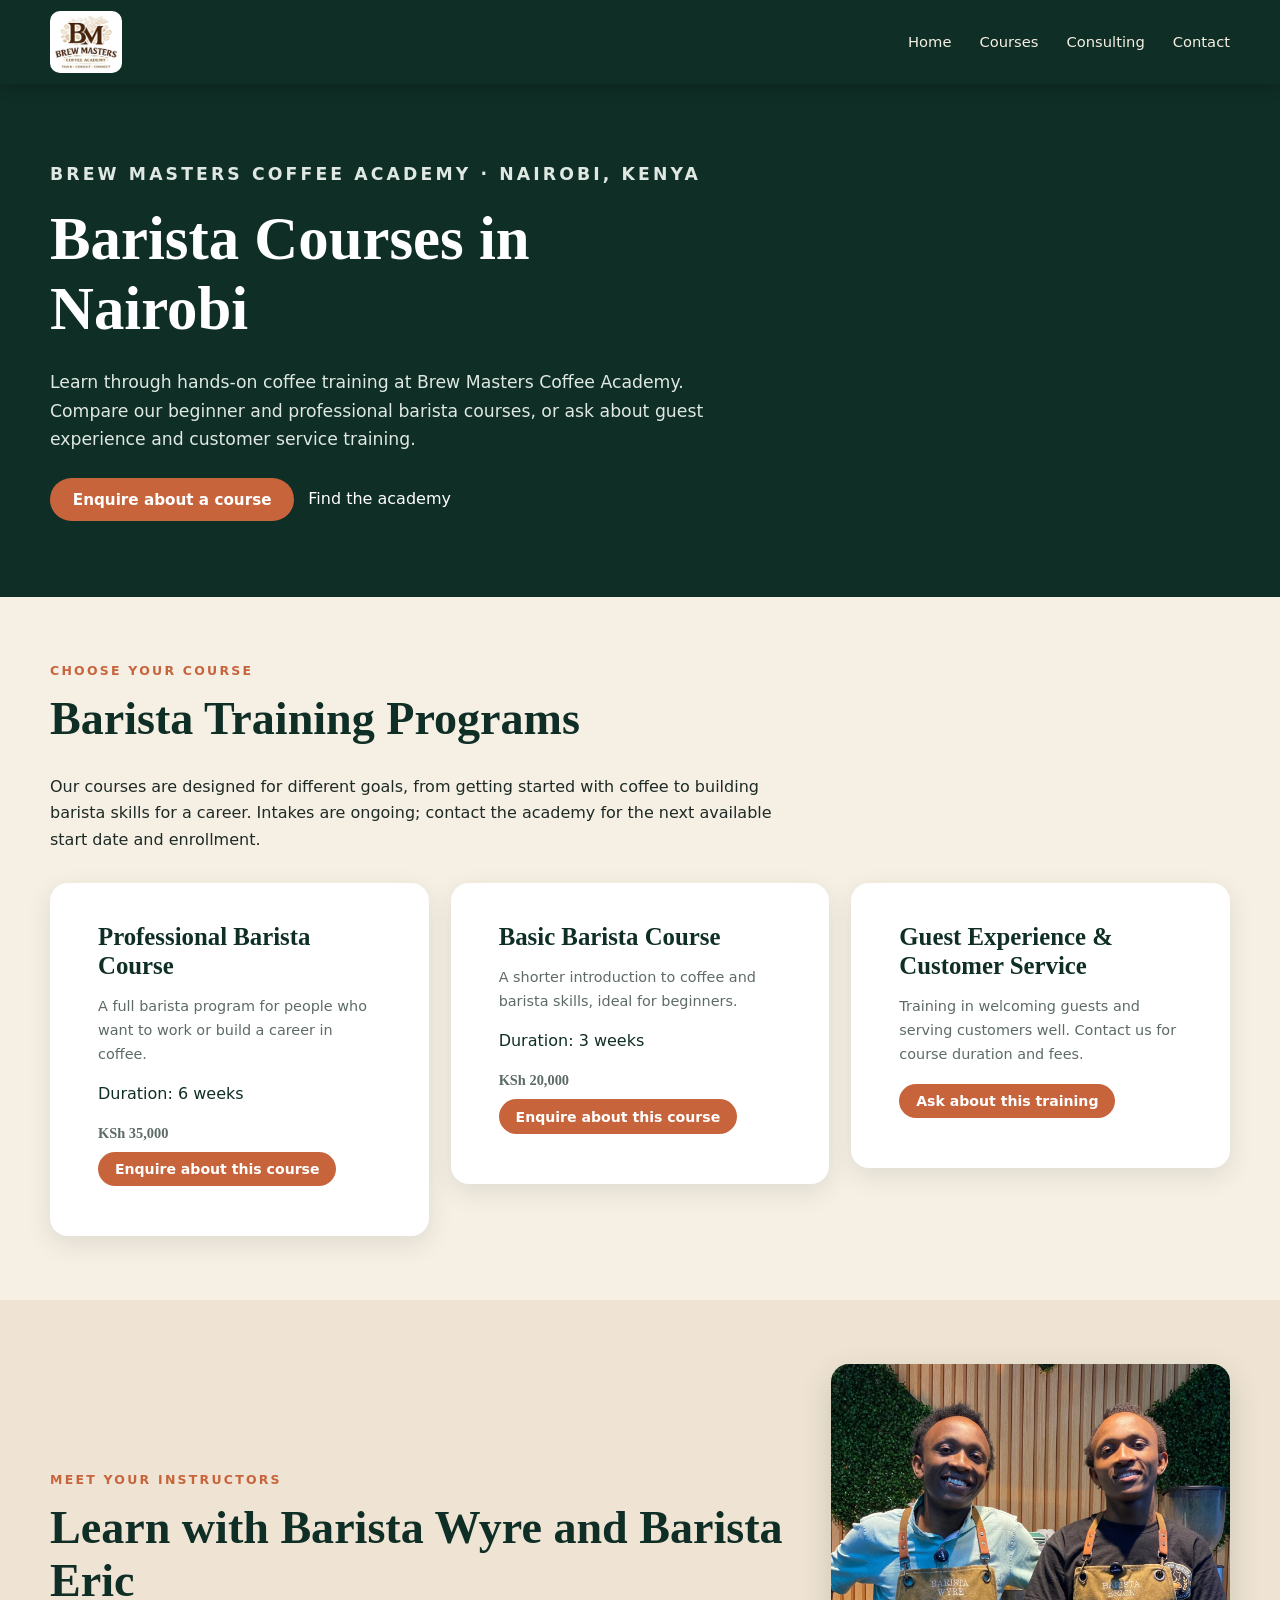
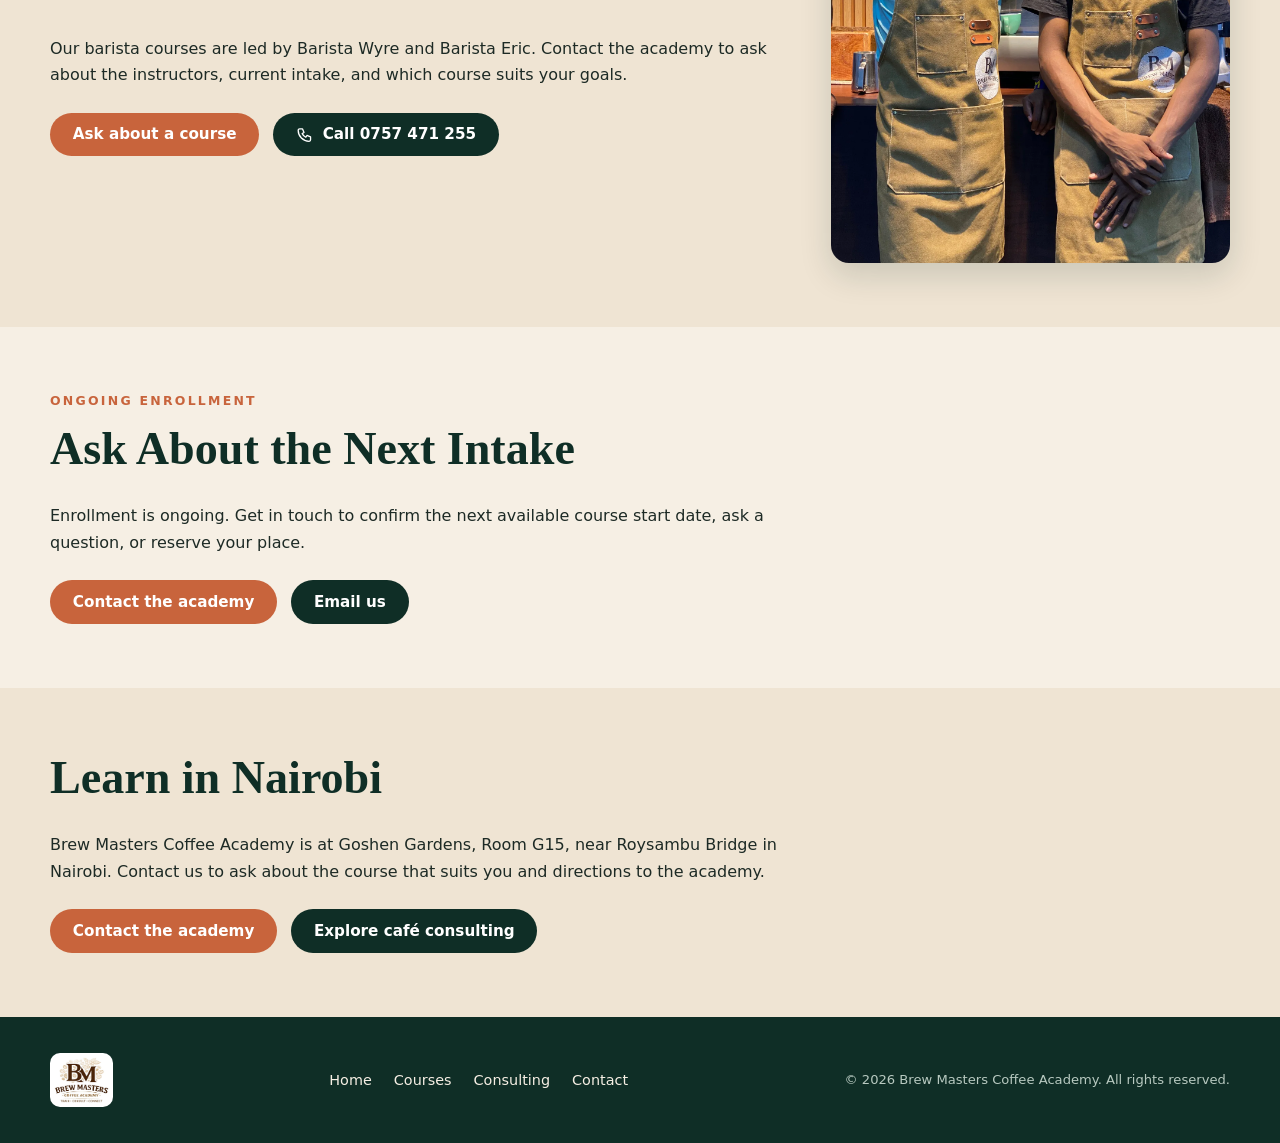
==== commit bda4e3a7: "Tighten course card heights Co-authored-by: Copilot <223556219+Copilot@users.noreply.github.com>" ====
--- a/barista-courses/index.html
+++ b/barista-courses/index.html
@@ -25,7 +25,7 @@
 <link rel="preconnect" href="https://fonts.googleapis.com">
 <link rel="preconnect" href="https://fonts.gstatic.com" crossorigin>
 <link href="https://fonts.googleapis.com/css2?family=Playfair+Display:wght@600;700&family=Poppins:wght@400;500;600&display=swap" rel="stylesheet">
-<link rel="stylesheet" href="../css/style.css?v=20261110c">
+<link rel="stylesheet" href="../css/style.css?v=20261110d">
 <script type="application/ld+json">
 {
   "@context": "https://schema.org",
--- a/css/style.css
+++ b/css/style.css
@@ -264,7 +264,7 @@
 .detail-content{padding:64px 0}
 .detail-content h2{color:var(--green)}
 .detail-content p{max-width:72ch}
-.detail-cards{display:grid;grid-template-columns:repeat(3,minmax(0,1fr));gap:22px;margin-top:30px}
+.detail-cards{display:grid;grid-template-columns:repeat(3,minmax(0,1fr));gap:22px;margin-top:30px;align-items:start}
 .detail-cards .card{padding:28px}
 .detail-cards .card h2{font-size:1.55rem}
 .detail-cards .price{margin:.5em 0!important}
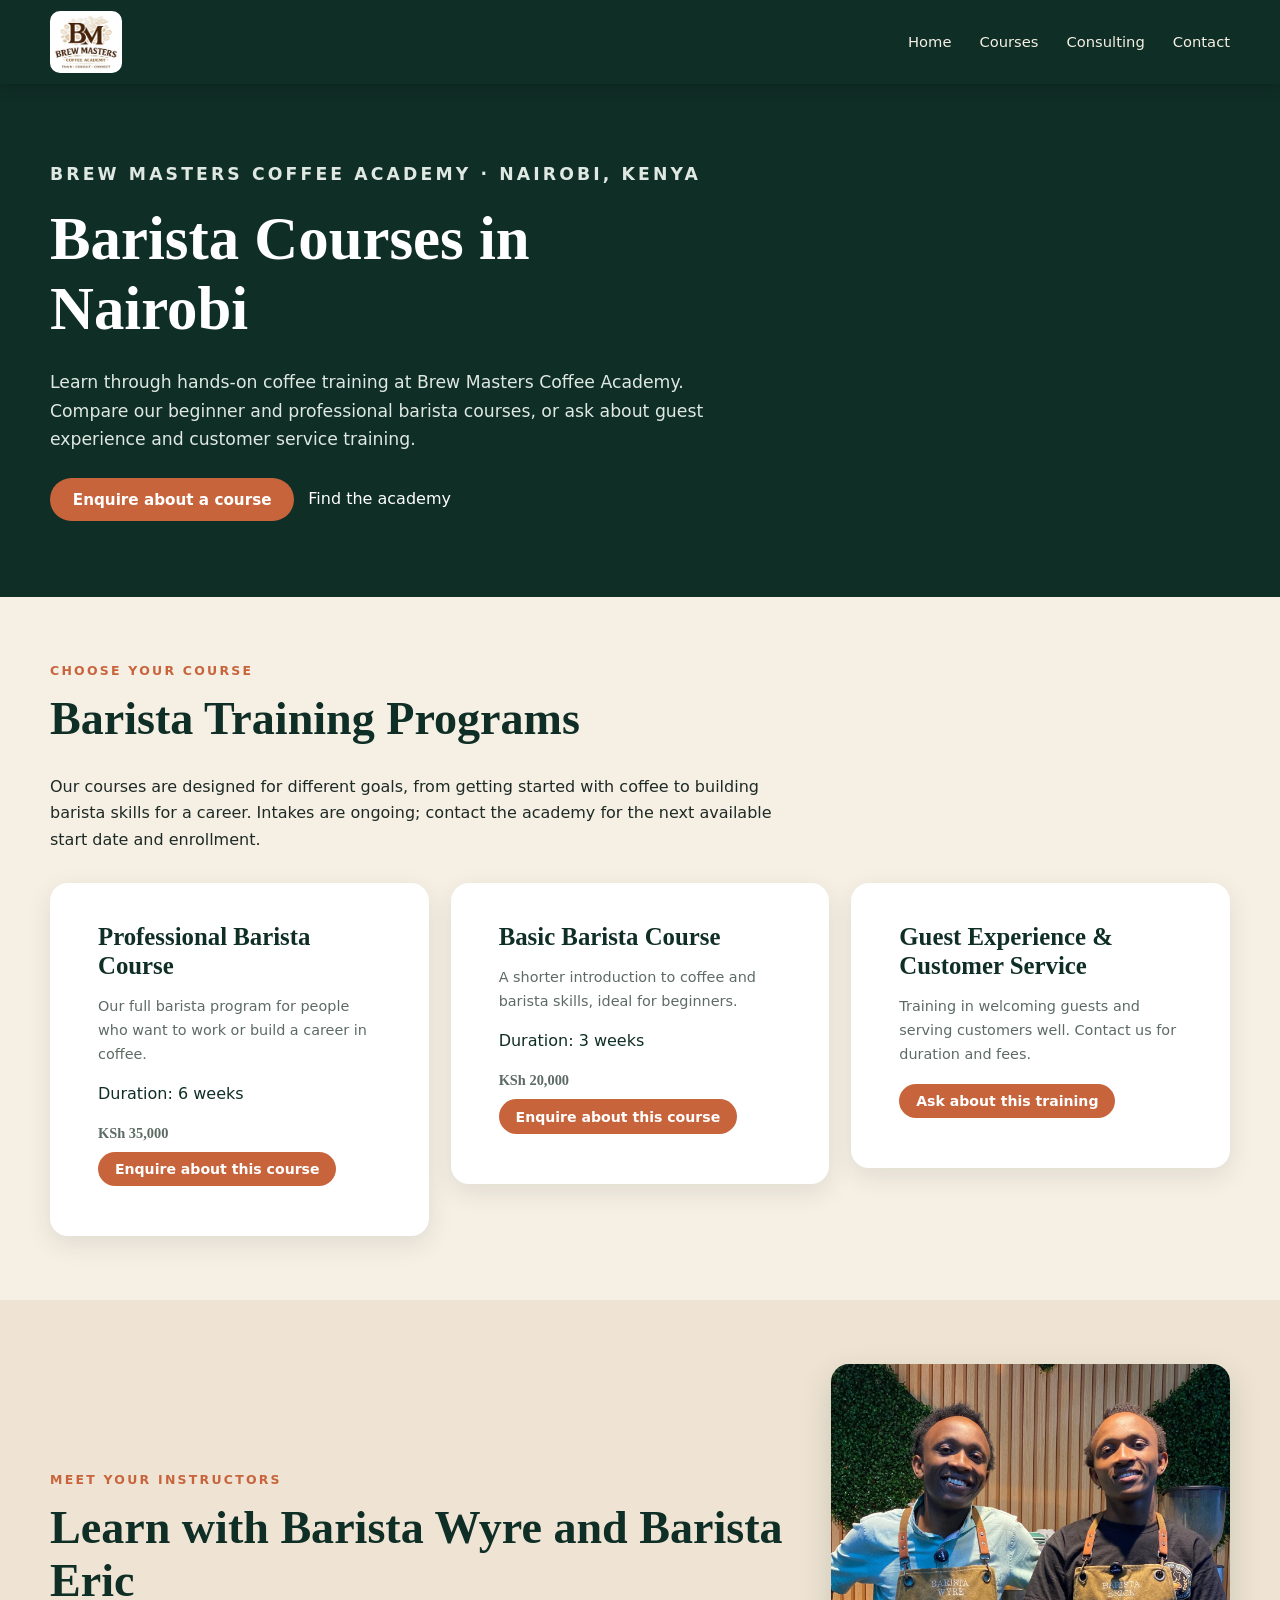
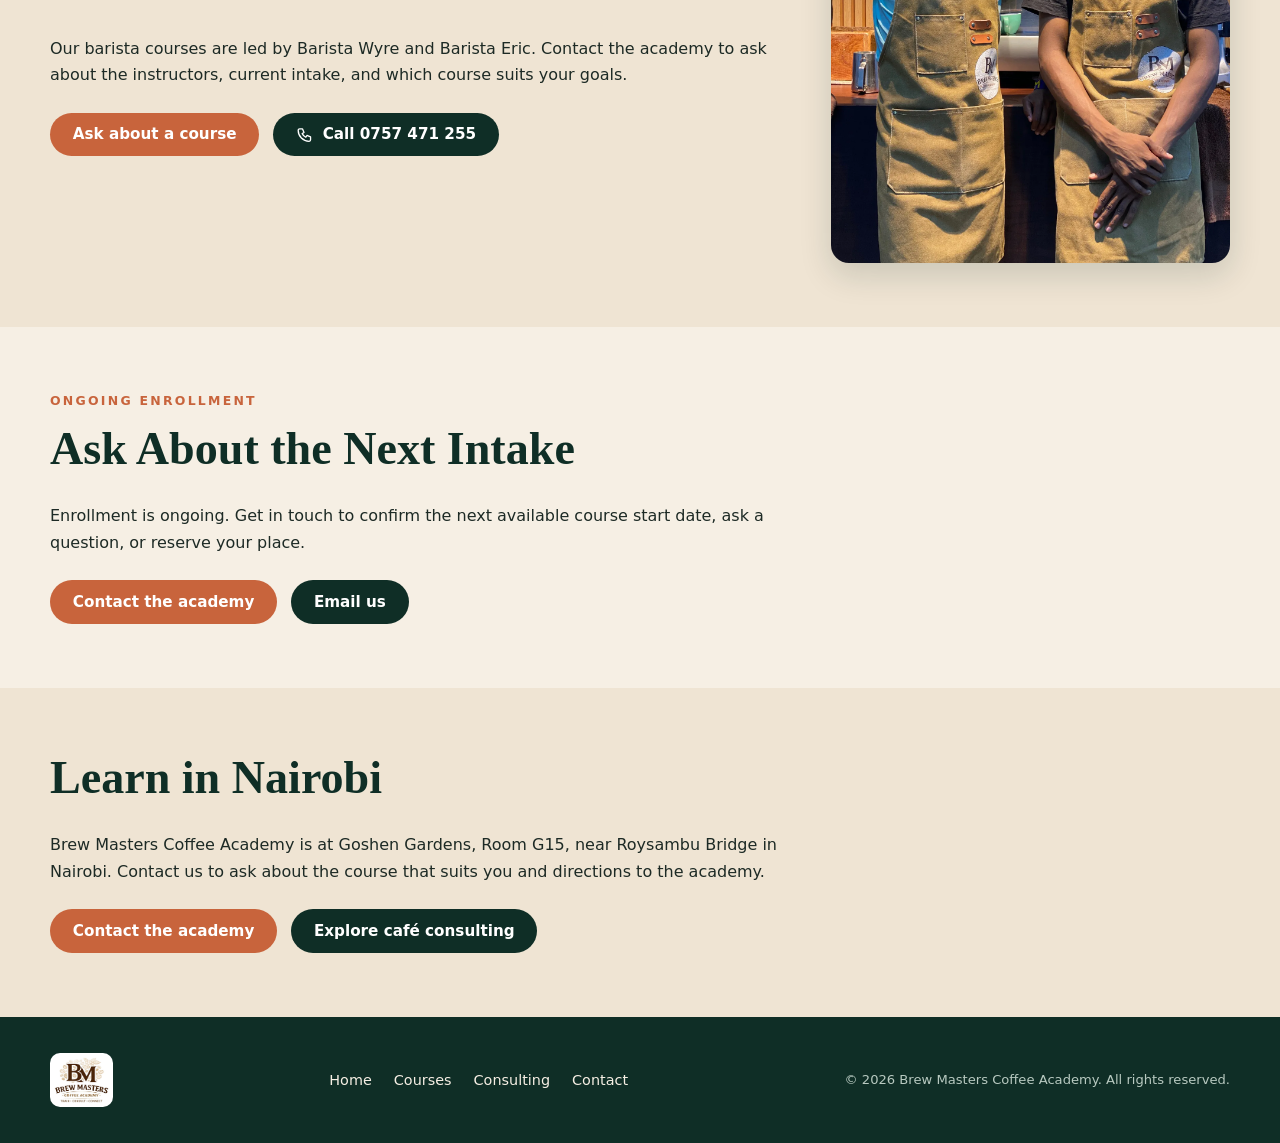
==== commit 7bc526b3: "Add GitHub-backed CMS and OAuth Co-authored-by: Copilot <223556219+Copilot@users.noreply.github.com>" ====
--- a/barista-courses/index.html
+++ b/barista-courses/index.html
@@ -26,7 +26,8 @@
 <link rel="preconnect" href="https://fonts.gstatic.com" crossorigin>
 <link href="https://fonts.googleapis.com/css2?family=Playfair+Display:wght@600;700&family=Poppins:wght@400;500;600&display=swap" rel="stylesheet">
 <link rel="stylesheet" href="../css/style.css?v=20261110d">
-<script type="application/ld+json">
+<script src="/js/content.js?v=20261110cms" defer></script>
+<script id="coursePageSchema" type="application/ld+json">
 {
   "@context": "https://schema.org",
   "@graph": [
@@ -111,7 +112,7 @@
       <p class="eyebrow">Choose your course</p>
       <h2>Barista Training Programs</h2>
       <p>Our courses are designed for different goals, from getting started with coffee to building barista skills for a career. Intakes are ongoing; contact the academy for the next available start date and enrollment.</p>
-      <div class="detail-cards">
+      <div class="detail-cards" id="courseCardsDetail">
         <article class="card" id="professional-barista-course">
           <div class="card-body">
             <h2>Professional Barista Course</h2>
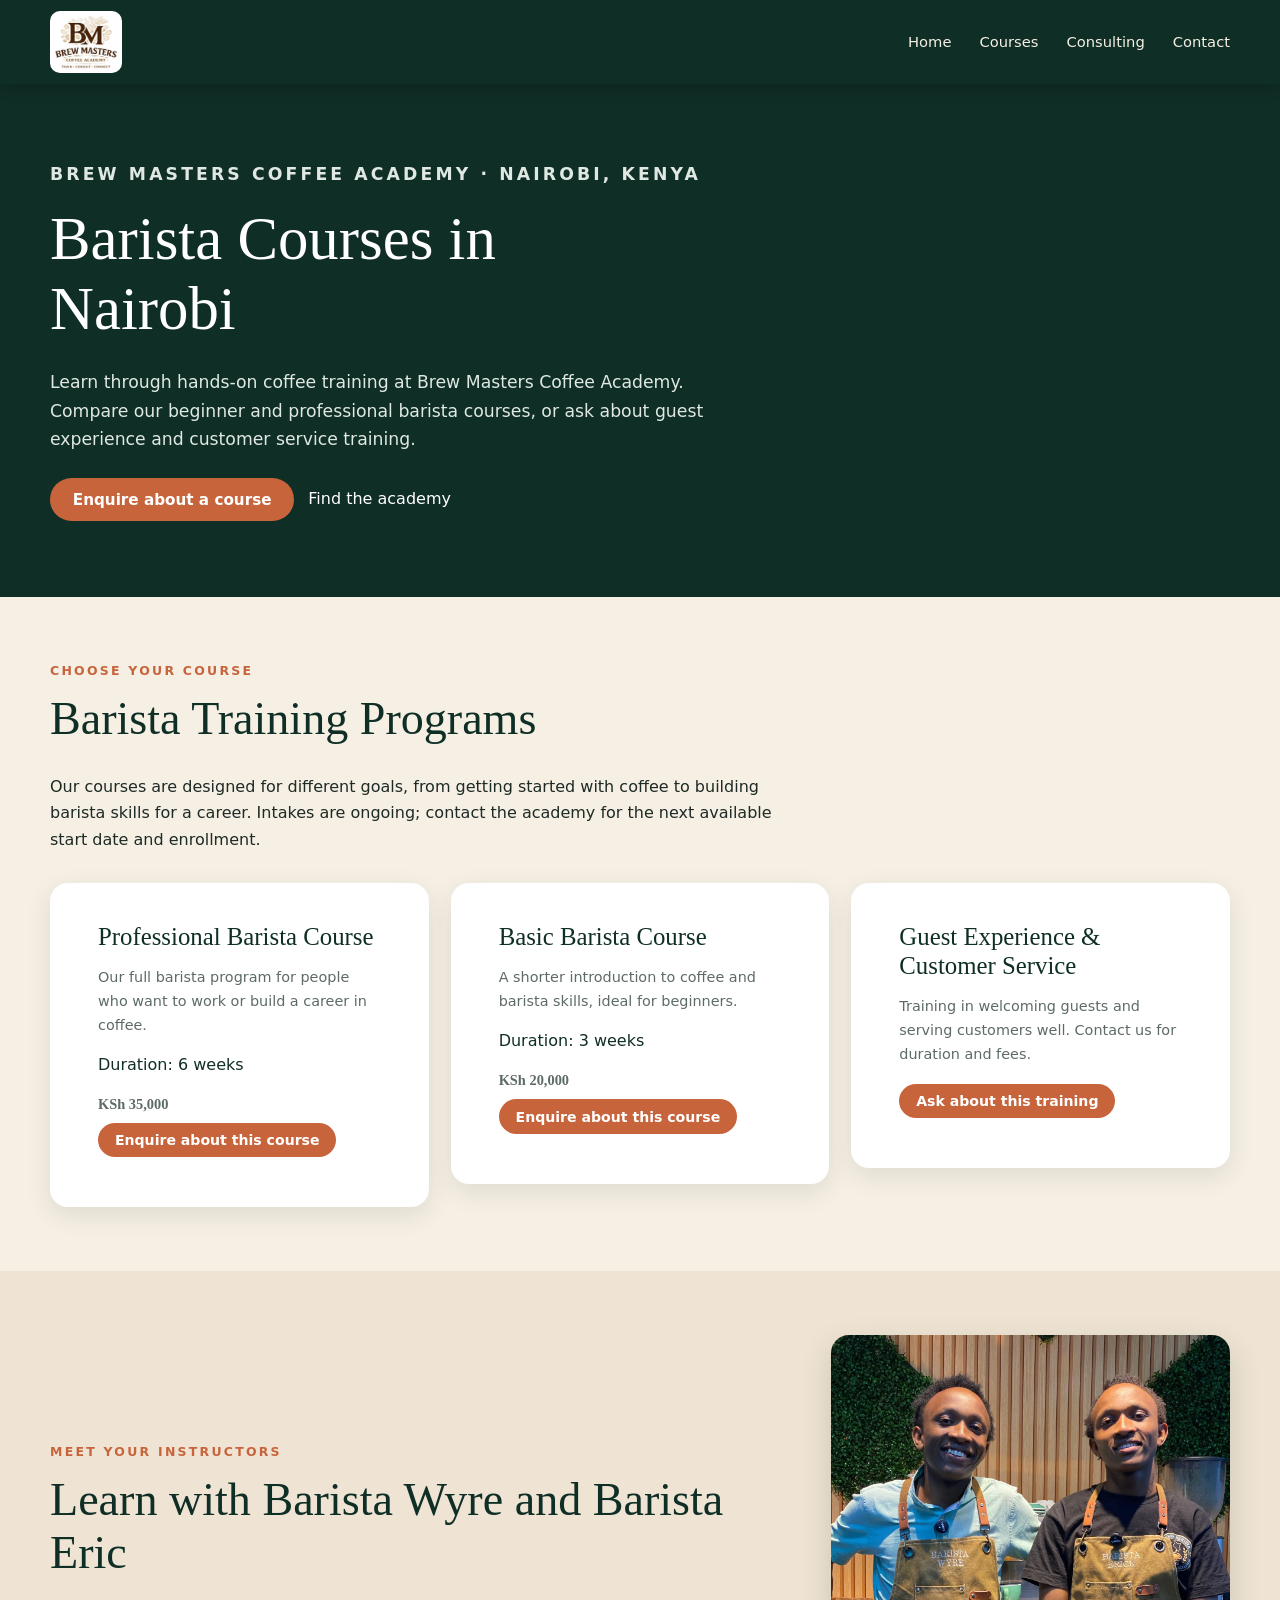
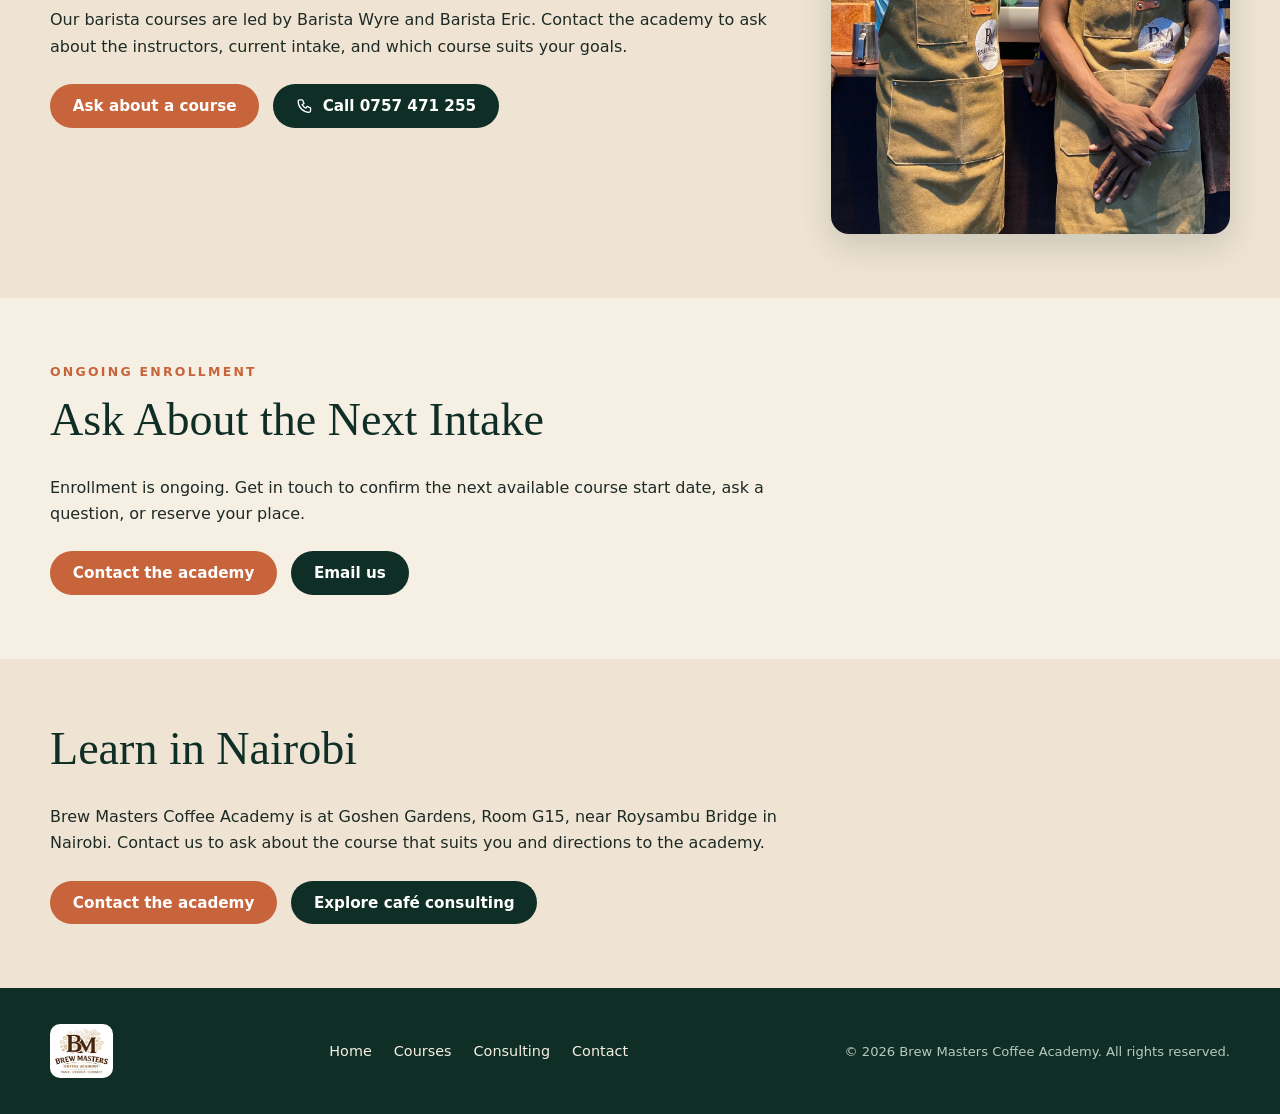
==== commit d9d003c7: "Use DM Serif Display and Poppins fonts Co-authored-by: Copilot <223556219+Copilot@users.noreply.gith" ====
--- a/barista-courses/index.html
+++ b/barista-courses/index.html
@@ -24,8 +24,8 @@
 <link rel="icon" href="../images/favicon.png">
 <link rel="preconnect" href="https://fonts.googleapis.com">
 <link rel="preconnect" href="https://fonts.gstatic.com" crossorigin>
-<link href="https://fonts.googleapis.com/css2?family=Playfair+Display:wght@600;700&family=Poppins:wght@400;500;600&display=swap" rel="stylesheet">
-<link rel="stylesheet" href="../css/style.css?v=20261110d">
+<link href="https://fonts.googleapis.com/css2?family=DM+Serif+Display&family=Poppins:wght@400;500;600&display=swap" rel="stylesheet">
+<link rel="stylesheet" href="../css/style.css?v=20261112">
 <script src="/js/content.js?v=20261110cms" defer></script>
 <script id="coursePageSchema" type="application/ld+json">
 {
--- a/css/style.css
+++ b/css/style.css
@@ -2,9 +2,9 @@
 :root{
   --green:#0f2e26; --green-2:#17423a; --terra:#c8643c; --terra-d:#a94e2b;
   --cream:#f6efe4; --cream-2:#efe4d3; --ink:#1d2a25; --muted:#5d6b64; --white:#fff;
-  --serif:'Playfair Display',Georgia,'Times New Roman',serif;
+  --serif:'DM Serif Display',Georgia,'Times New Roman',serif;
   --sans:'Poppins',system-ui,-apple-system,'Segoe UI',Roboto,Arial,sans-serif;
-  --script:'Caveat','Brush Script MT',cursive;
+  --script:'DM Serif Display',Georgia,'Times New Roman',serif;
   --r:18px; --head:84px;
 }
 *,*::before,*::after{box-sizing:border-box}
@@ -13,7 +13,7 @@
 img{max-width:100%;display:block}
 a{color:inherit}
 ul{list-style:none;margin:0;padding:0}
-h1,h2,h3{margin:0;font-family:var(--serif);line-height:1.15}
+h1,h2,h3{margin:0;font-family:var(--serif);font-weight:400;line-height:1.15}
 h2{font-size:clamp(1.9rem,3.6vw,2.9rem);margin-bottom:.6em}
 h3{font-size:1.1rem}
 p{margin:0 0 1em}
@@ -48,7 +48,7 @@
 .hero-photo{position:absolute;inset:0 0 0 46%}
 .hero-photo img{width:100%;height:100%;object-fit:cover}
 .hero-photo::after{content:"";position:absolute;inset:0;background:linear-gradient(90deg,var(--green) 0,rgba(15,46,38,.35) 35%,transparent 70%)}
-.script{position:absolute;right:5%;bottom:8%;z-index:2;margin:0;font:600 clamp(2rem,4vw,3.2rem)/1.1 var(--script);color:var(--white);text-align:right;transform:rotate(-6deg);text-shadow:0 2px 14px rgba(0,0,0,.6)}
+.script{position:absolute;right:5%;bottom:8%;z-index:2;margin:0;font:italic 400 clamp(2rem,4vw,3.2rem)/1.1 var(--script);color:var(--white);text-align:right;transform:rotate(-6deg);text-shadow:0 2px 14px rgba(0,0,0,.6)}
 .hero .wrap{position:relative;z-index:2}
 .hero-copy{max-width:560px;padding:80px 0}
 .hero h1{font-size:clamp(2.4rem,5.2vw,4.1rem);margin-bottom:.45em}
